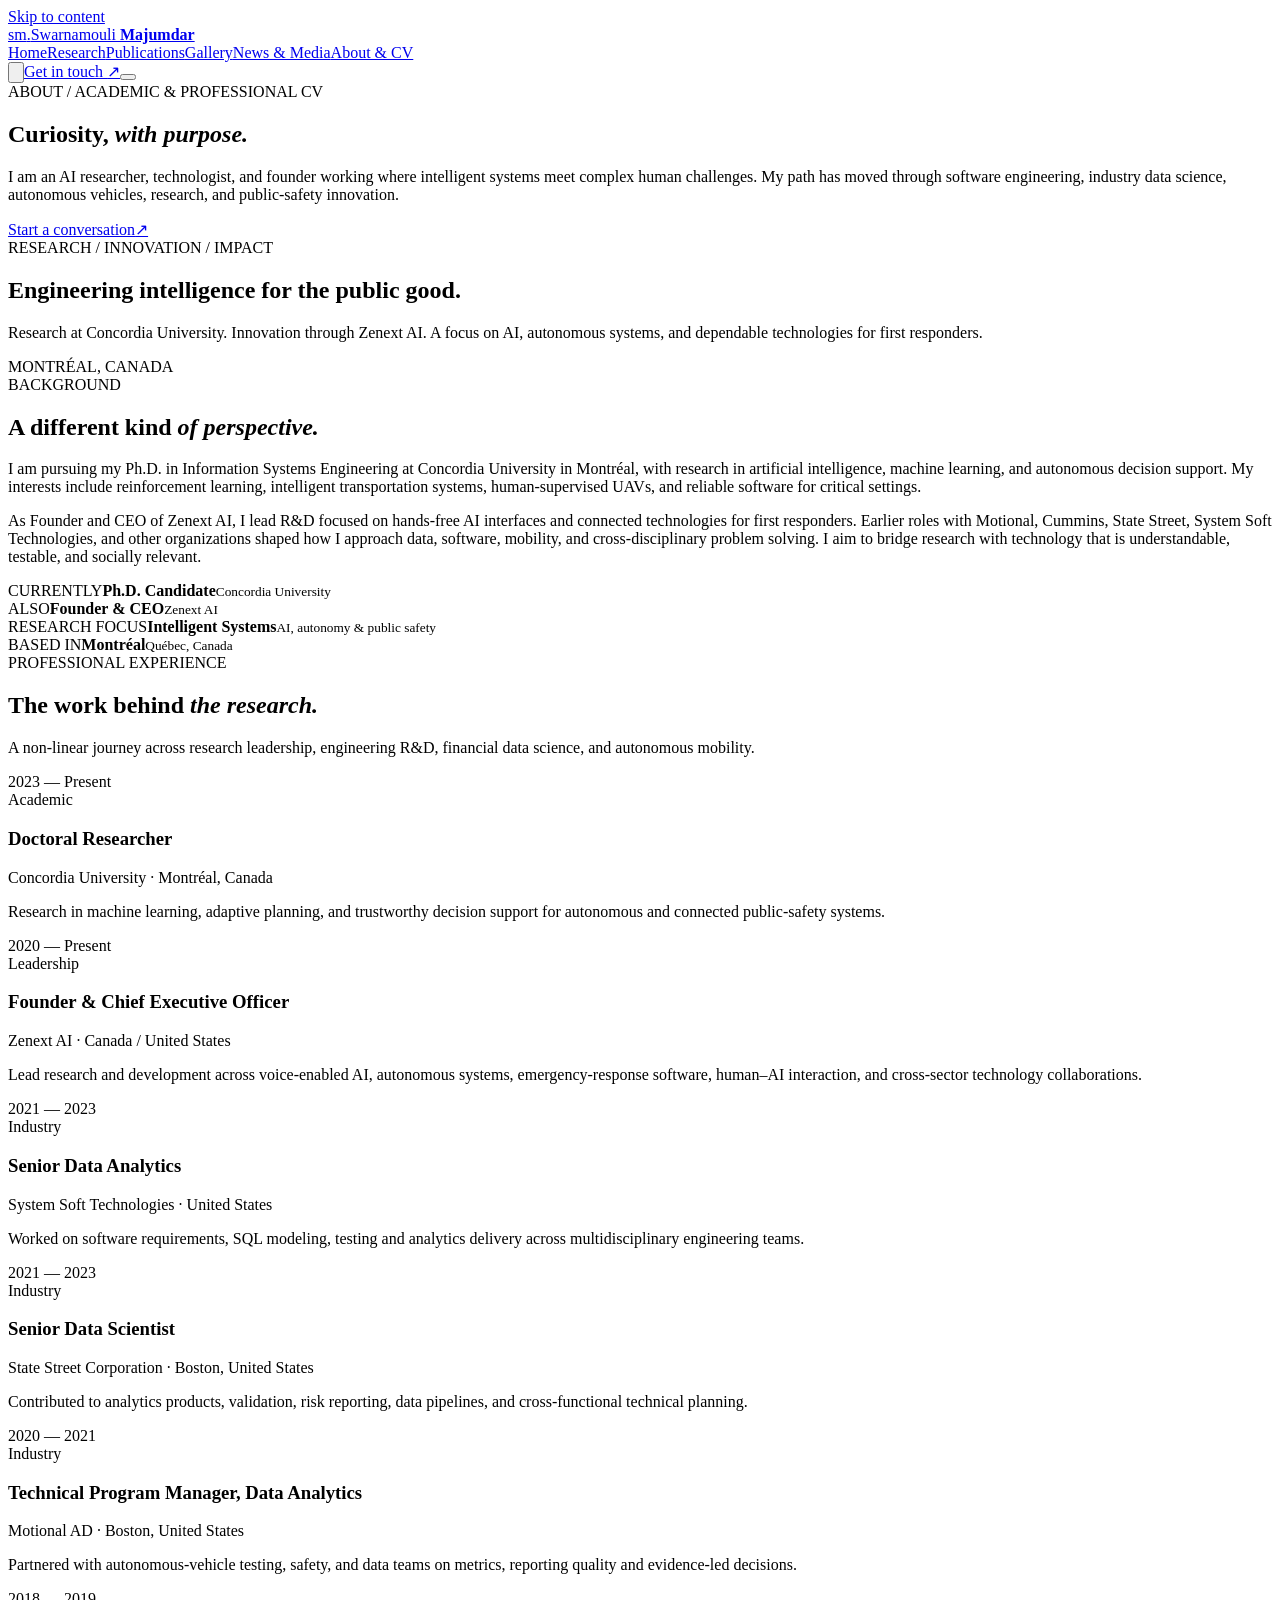
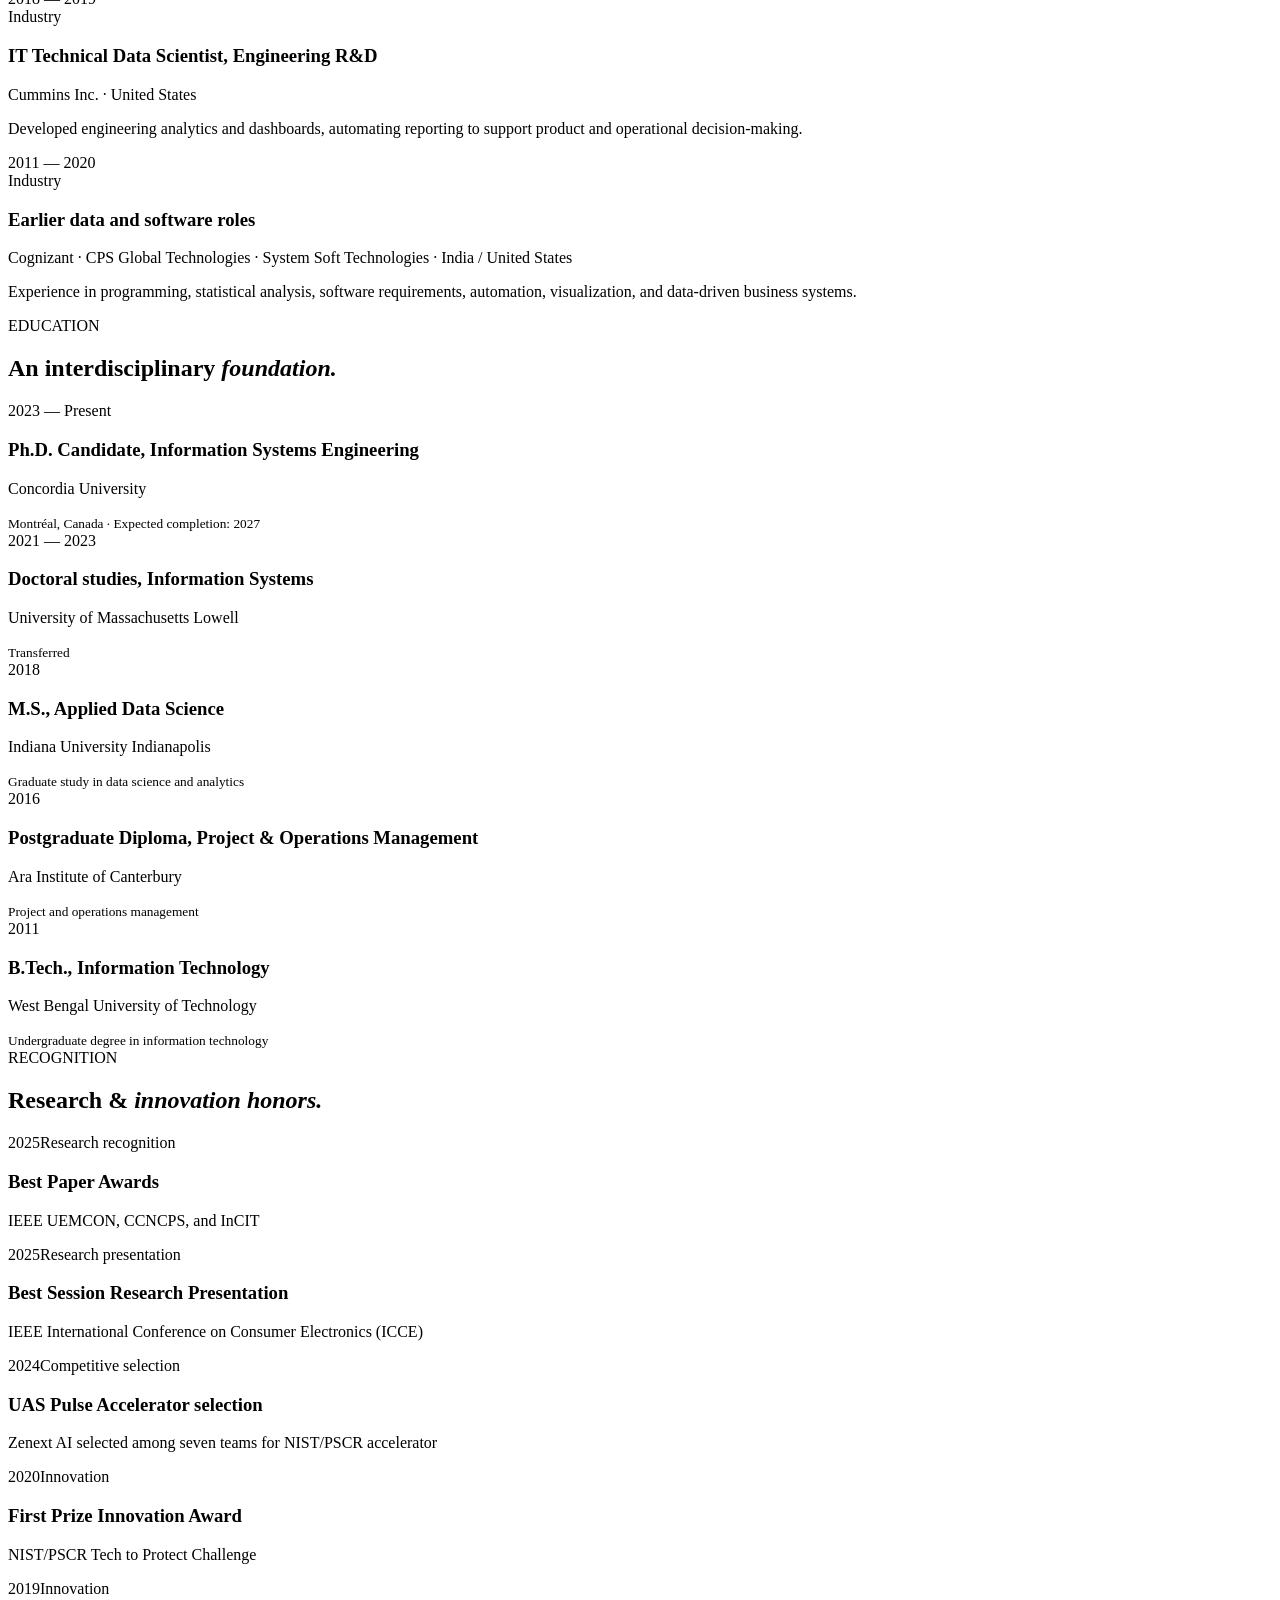
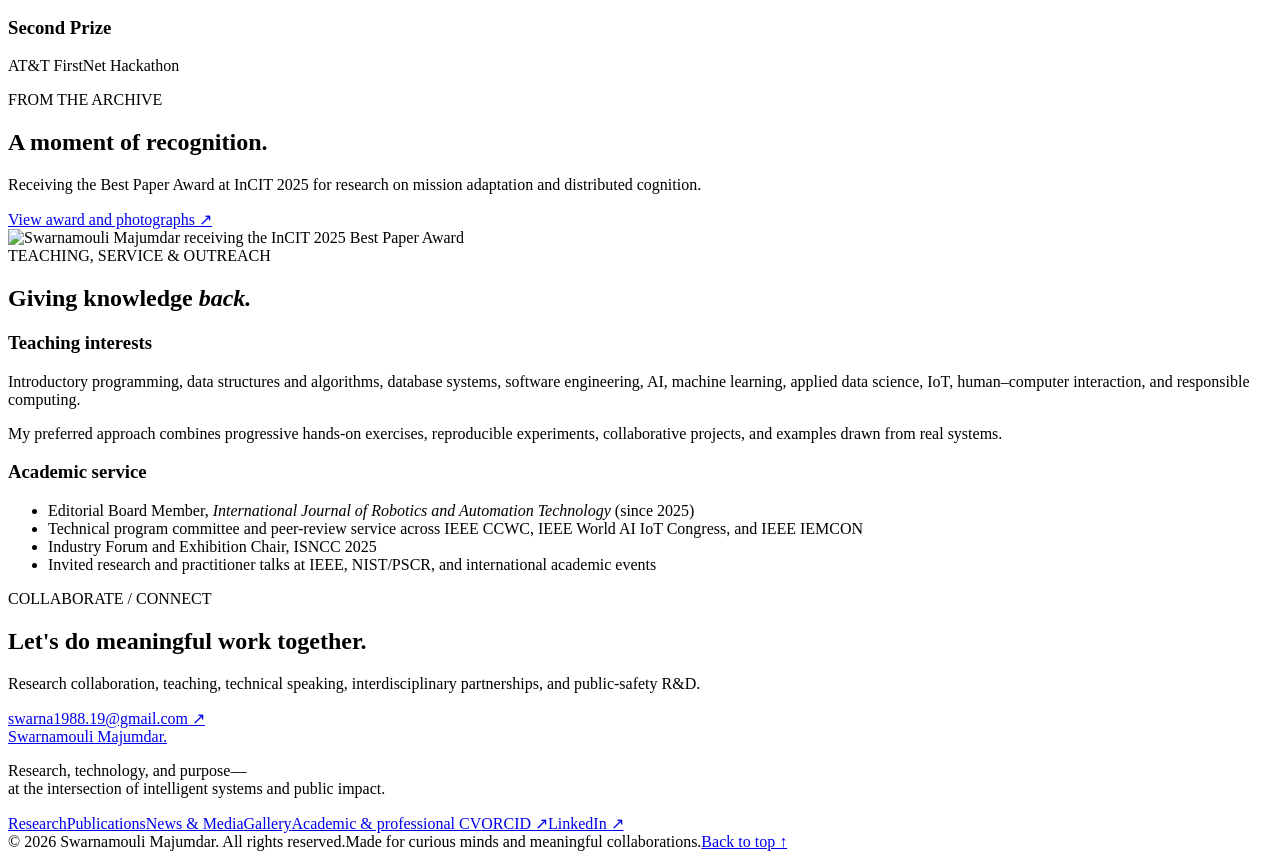
==== about.html @ 5d358393 "Add files via upload" ====
<!doctype html><html lang="en"><head>
<meta charset="utf-8"><meta name="viewport" content="width=device-width, initial-scale=1"><meta name="theme-color" content="#f9f7f3"><meta name="color-scheme" content="light dark">
<title>About &amp; CV | Swarnamouli Majumdar</title><meta name="description" content="Academic background, industry experience, awards, teaching, and career of Swarnamouli Majumdar, researcher and Founder of Zenext AI."><meta name="author" content="Swarnamouli Majumdar">
<meta property="og:type" content="website"><meta property="og:title" content="About &amp; CV | Swarnamouli Majumdar"><meta property="og:description" content="Academic background, industry experience, awards, teaching, and career of Swarnamouli Majumdar, researcher and Founder of Zenext AI."><meta property="og:url" content="https://swarnamouli.github.io/about.html"><meta property="og:image" content="https://swarnamouli.github.io/assets/og-card.png">
<meta name="twitter:card" content="summary_large_image"><link rel="canonical" href="https://swarnamouli.github.io/about.html">
<link rel="icon" href="assets/favicon.svg" type="image/svg+xml"><link rel="stylesheet" href="assets/style.css"><script>try{let t=localStorage.getItem('sm-theme');if(t)document.documentElement.dataset.theme=t}catch(e){}</script>
<script type="application/ld+json">{"@context": "https://schema.org", "@type": "Person", "name": "Swarnamouli Majumdar", "url": "https://swarnamouli.github.io/", "email": "mailto:swarna1988.19@gmail.com", "jobTitle": "Ph.D. Candidate & Founder, Zenext AI", "affiliation": [{"@type": "CollegeOrUniversity", "name": "Concordia University"}, {"@type": "Organization", "name": "Zenext AI"}], "sameAs": ["https://orcid.org/0000-0001-6443-4471", "https://www.linkedin.com/in/swarnamouli/"]}</script><script src="assets/main.js" defer></script></head>
<body><a class="skip-link" href="#main">Skip to content</a><header class="site-header" id="top"><div class="shell header-inner">
    <a class="brand" href="index.html" aria-label="Swarnamouli Majumdar — homepage"><span class="brand-mark">sm<span>.</span></span><span class="brand-word">Swarnamouli <strong>Majumdar</strong></span></a>
    <nav class="desktop-nav" aria-label="Main navigation"><a class="nav-link " href="index.html" >Home</a><a class="nav-link " href="research.html" >Research</a><a class="nav-link " href="publications.html" >Publications</a><a class="nav-link " href="gallery.html" >Gallery</a><a class="nav-link " href="news.html" >News & Media</a><a class="nav-link active" href="about.html" aria-current=page>About & CV</a></nav>
    <div class="header-actions"><button class="theme-toggle" data-theme-toggle type="button" title="Toggle color theme" aria-label="Toggle color theme"><svg aria-hidden="true" viewBox="0 0 24 24" fill="none" stroke="currentColor" stroke-width="1.6"><path d="M20.1 15.8A8.5 8.5 0 0 1 8.2 3.9 8.5 8.5 0 1 0 20.1 15.8Z"/></svg></button><a href="mailto:swarna1988.19@gmail.com" class="header-contact">Get in touch <span aria-hidden="true">↗</span></a><button class="menu-toggle" data-menu-toggle type="button" aria-expanded="false" aria-controls="mobile-nav" aria-label="Open menu"><span></span><span></span><span></span></button></div>
    </div><nav id="mobile-nav" class="mobile-nav" aria-label="Mobile navigation" hidden><a class="nav-link " href="index.html" >Home</a><a class="nav-link " href="research.html" >Research</a><a class="nav-link " href="publications.html" >Publications</a><a class="nav-link " href="gallery.html" >Gallery</a><a class="nav-link " href="news.html" >News & Media</a><a class="nav-link active" href="about.html" aria-current=page>About & CV</a><a href="mailto:swarna1988.19@gmail.com">Get in touch ↗</a></nav></header><main id="main"><section class="page-hero about-page-hero"><div class="shell about-hero-grid"><div><div class="eyebrow"><span class="eyebrow-line"></span>ABOUT / ACADEMIC & PROFESSIONAL CV</div><h1>Curiosity, <em>with purpose.</em></h1><p>I am an AI researcher, technologist, and founder working where intelligent systems meet complex human challenges. My path has moved through software engineering, industry data science, autonomous vehicles, research, and public-safety innovation.</p><a class="btn btn-primary" href="mailto:swarna1988.19@gmail.com" ><span>Start a conversation</span><span aria-hidden="true">↗</span></a></div><aside class="about-focus-panel" aria-label="Research and professional focus"><span class="about-focus-eyebrow">RESEARCH / INNOVATION / IMPACT</span><h2>Engineering intelligence for the public good.</h2><p>Research at Concordia University. Innovation through Zenext AI. A focus on AI, autonomous systems, and dependable technologies for first responders.</p><span class="about-focus-location">MONTRÉAL, CANADA</span></aside></div></section><section class="section shell" id="biography"><div class="section-head"><div><div class="eyebrow"><span class="eyebrow-line"></span>BACKGROUND</div><h2>A different kind <em>of perspective.</em></h2></div></div><div class="two-col-body about-biography"><p>I am pursuing my Ph.D. in Information Systems Engineering at Concordia University in Montréal, with research in artificial intelligence, machine learning, and autonomous decision support. My interests include reinforcement learning, intelligent transportation systems, human-supervised UAVs, and reliable software for critical settings.</p><p>As Founder and CEO of Zenext AI, I lead R&D focused on hands-free AI interfaces and connected technologies for first responders. Earlier roles with Motional, Cummins, State Street, System Soft Technologies, and other organizations shaped how I approach data, software, mobility, and cross-disciplinary problem solving. I aim to bridge research with technology that is understandable, testable, and socially relevant.</p></div><div class="profile-facts"><div><span>CURRENTLY</span><strong>Ph.D. Candidate</strong><small>Concordia University</small></div><div><span>ALSO</span><strong>Founder & CEO</strong><small>Zenext AI</small></div><div><span>RESEARCH FOCUS</span><strong>Intelligent Systems</strong><small>AI, autonomy & public safety</small></div><div><span>BASED IN</span><strong>Montréal</strong><small>Québec, Canada</small></div></div></section><section class="section soft-section" id="experience"><div class="shell"><div class="section-head"><div><div class="eyebrow"><span class="eyebrow-line"></span>PROFESSIONAL EXPERIENCE</div><h2>The work behind <em>the research.</em></h2><p class="section-desc">A non-linear journey across research leadership, engineering R&D, financial data science, and autonomous mobility.</p></div></div><div class="timeline"><article class="timeline-item"><div class="timeline-when">2023 — Present<span class="timeline-dot"></span></div><div class="timeline-content"><div class="timeline-type">Academic</div><h3>Doctoral Researcher</h3><p class="timeline-org">Concordia University <span>· Montréal, Canada</span></p><p>Research in machine learning, adaptive planning, and trustworthy decision support for autonomous and connected public-safety systems.</p></div></article><article class="timeline-item"><div class="timeline-when">2020 — Present<span class="timeline-dot"></span></div><div class="timeline-content"><div class="timeline-type">Leadership</div><h3>Founder &amp; Chief Executive Officer</h3><p class="timeline-org">Zenext AI <span>· Canada / United States</span></p><p>Lead research and development across voice-enabled AI, autonomous systems, emergency-response software, human–AI interaction, and cross-sector technology collaborations.</p></div></article><article class="timeline-item"><div class="timeline-when">2021 — 2023<span class="timeline-dot"></span></div><div class="timeline-content"><div class="timeline-type">Industry</div><h3>Senior Data Analytics</h3><p class="timeline-org">System Soft Technologies <span>· United States</span></p><p>Worked on software requirements, SQL modeling, testing and analytics delivery across multidisciplinary engineering teams.</p></div></article><article class="timeline-item"><div class="timeline-when">2021 — 2023<span class="timeline-dot"></span></div><div class="timeline-content"><div class="timeline-type">Industry</div><h3>Senior Data Scientist</h3><p class="timeline-org">State Street Corporation <span>· Boston, United States</span></p><p>Contributed to analytics products, validation, risk reporting, data pipelines, and cross-functional technical planning.</p></div></article><article class="timeline-item"><div class="timeline-when">2020 — 2021<span class="timeline-dot"></span></div><div class="timeline-content"><div class="timeline-type">Industry</div><h3>Technical Program Manager, Data Analytics</h3><p class="timeline-org">Motional AD <span>· Boston, United States</span></p><p>Partnered with autonomous-vehicle testing, safety, and data teams on metrics, reporting quality and evidence-led decisions.</p></div></article><article class="timeline-item"><div class="timeline-when">2018 — 2019<span class="timeline-dot"></span></div><div class="timeline-content"><div class="timeline-type">Industry</div><h3>IT Technical Data Scientist, Engineering R&amp;D</h3><p class="timeline-org">Cummins Inc. <span>· United States</span></p><p>Developed engineering analytics and dashboards, automating reporting to support product and operational decision-making.</p></div></article><article class="timeline-item"><div class="timeline-when">2011 — 2020<span class="timeline-dot"></span></div><div class="timeline-content"><div class="timeline-type">Industry</div><h3>Earlier data and software roles</h3><p class="timeline-org">Cognizant · CPS Global Technologies · System Soft Technologies <span>· India / United States</span></p><p>Experience in programming, statistical analysis, software requirements, automation, visualization, and data-driven business systems.</p></div></article></div></div></section><section class="section shell" id="education"><div class="section-head"><div><div class="eyebrow"><span class="eyebrow-line"></span>EDUCATION</div><h2>An interdisciplinary <em>foundation.</em></h2></div></div><div class="education-list"><div class="education-row"><span>2023 — Present</span><div><h3>Ph.D. Candidate, Information Systems Engineering</h3><p>Concordia University</p><small>Montréal, Canada · Expected completion: 2027</small></div></div><div class="education-row"><span>2021 — 2023</span><div><h3>Doctoral studies, Information Systems</h3><p>University of Massachusetts Lowell</p><small>Transferred</small></div></div><div class="education-row"><span>2018</span><div><h3>M.S., Applied Data Science</h3><p>Indiana University Indianapolis</p><small>Graduate study in data science and analytics</small></div></div><div class="education-row"><span>2016</span><div><h3>Postgraduate Diploma, Project &amp; Operations Management</h3><p>Ara Institute of Canterbury</p><small>Project and operations management</small></div></div><div class="education-row"><span>2011</span><div><h3>B.Tech., Information Technology</h3><p>West Bengal University of Technology</p><small>Undergraduate degree in information technology</small></div></div></div></section><section class="section soft-section" id="awards"><div class="shell"><div class="section-head"><div><div class="eyebrow"><span class="eyebrow-line"></span>RECOGNITION</div><h2>Research & <em>innovation honors.</em></h2></div></div><div class="award-cards"><article><span class="award-year">2025</span><span class="award-kind">Research recognition</span><h3>Best Paper Awards</h3><p>IEEE UEMCON, CCNCPS, and InCIT</p></article><article><span class="award-year">2025</span><span class="award-kind">Research presentation</span><h3>Best Session Research Presentation</h3><p>IEEE International Conference on Consumer Electronics (ICCE)</p></article><article><span class="award-year">2024</span><span class="award-kind">Competitive selection</span><h3>UAS Pulse Accelerator selection</h3><p>Zenext AI selected among seven teams for NIST/PSCR accelerator</p></article><article><span class="award-year">2020</span><span class="award-kind">Innovation</span><h3>First Prize Innovation Award</h3><p>NIST/PSCR Tech to Protect Challenge</p></article><article><span class="award-year">2019</span><span class="award-kind">Innovation</span><h3>Second Prize</h3><p>AT&amp;T FirstNet Hackathon</p></article></div></div></section><section class="section shell about-award-photo"><div><span class="eyebrow">FROM THE ARCHIVE</span><h2>A moment of recognition.</h2><p>Receiving the Best Paper Award at InCIT 2025 for research on mission adaptation and distributed cognition.</p><a class="text-link" href="gallery.html#incit-2025">View award and photographs ↗</a></div><img src="assets/photos/incit-2025-award-ceremony.jpg" alt="Swarnamouli Majumdar receiving the InCIT 2025 Best Paper Award" loading="lazy"></section><section class="section shell" id="teaching"><div class="section-head"><div><div class="eyebrow"><span class="eyebrow-line"></span>TEACHING, SERVICE &amp; OUTREACH</div><h2>Giving knowledge <em>back.</em></h2></div></div><div class="service-grid"><div><h3>Teaching interests</h3><p>Introductory programming, data structures and algorithms, database systems, software engineering, AI, machine learning, applied data science, IoT, human–computer interaction, and responsible computing.</p><p>My preferred approach combines progressive hands-on exercises, reproducible experiments, collaborative projects, and examples drawn from real systems.</p></div><div><h3>Academic service</h3><ul><li>Editorial Board Member, <em>International Journal of Robotics and Automation Technology</em> (since 2025)</li><li>Technical program committee and peer-review service across IEEE CCWC, IEEE World AI IoT Congress, and IEEE IEMCON</li><li>Industry Forum and Exhibition Chair, ISNCC 2025</li><li>Invited research and practitioner talks at IEEE, NIST/PSCR, and international academic events</li></ul></div></div></section><section class="about-contact"><div class="shell"><div><span class="eyebrow">COLLABORATE / CONNECT</span><h2>Let's do meaningful work together.</h2></div><div><p>Research collaboration, teaching, technical speaking, interdisciplinary partnerships, and public-safety R&D.</p><a class="text-link" href="mailto:swarna1988.19@gmail.com">swarna1988.19@gmail.com <span class="arrow" aria-hidden="true">↗</span></a></div></div></section></main><footer class="footer"><div class="shell"><div class="footer-top"><div><a class="footer-name" href="index.html">Swarnamouli Majumdar<span>.</span></a><p>Research, technology, and purpose—<br>at the intersection of intelligent systems and public impact.</p></div><div class="footer-links"><a href="research.html">Research</a><a href="publications.html">Publications</a><a href="news.html">News & Media</a><a href="gallery.html">Gallery</a><a href="about.html">Academic & professional CV</a><a href="https://orcid.org/0000-0001-6443-4471" target="_blank" rel="noopener noreferrer">ORCID ↗</a><a href="https://www.linkedin.com/in/swarnamouli/" target="_blank" rel="noopener noreferrer">LinkedIn ↗</a></div></div><div class="footer-bottom"><span>© <span id="copyright-year">2026</span> Swarnamouli Majumdar. All rights reserved.</span><span>Made for curious minds and meaningful collaborations.</span><a href="#top">Back to top ↑</a></div></div></footer></body></html>
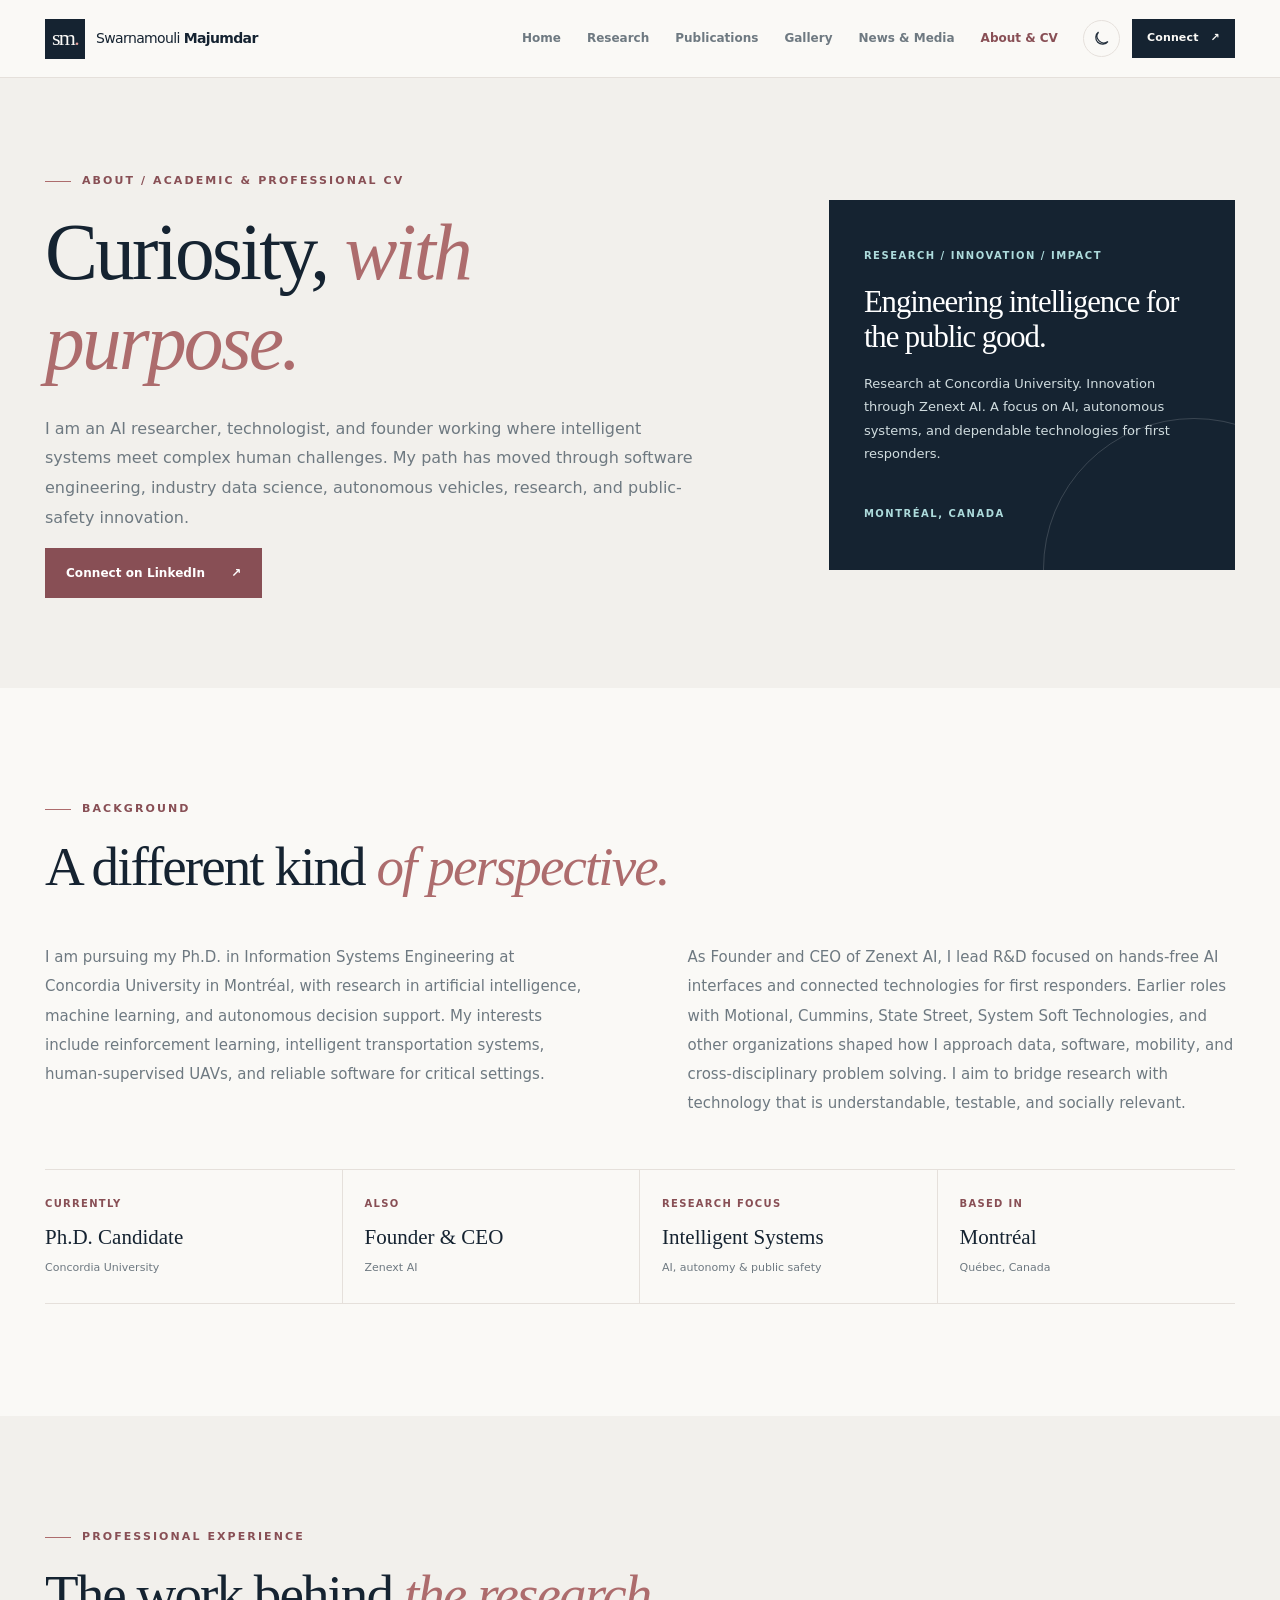
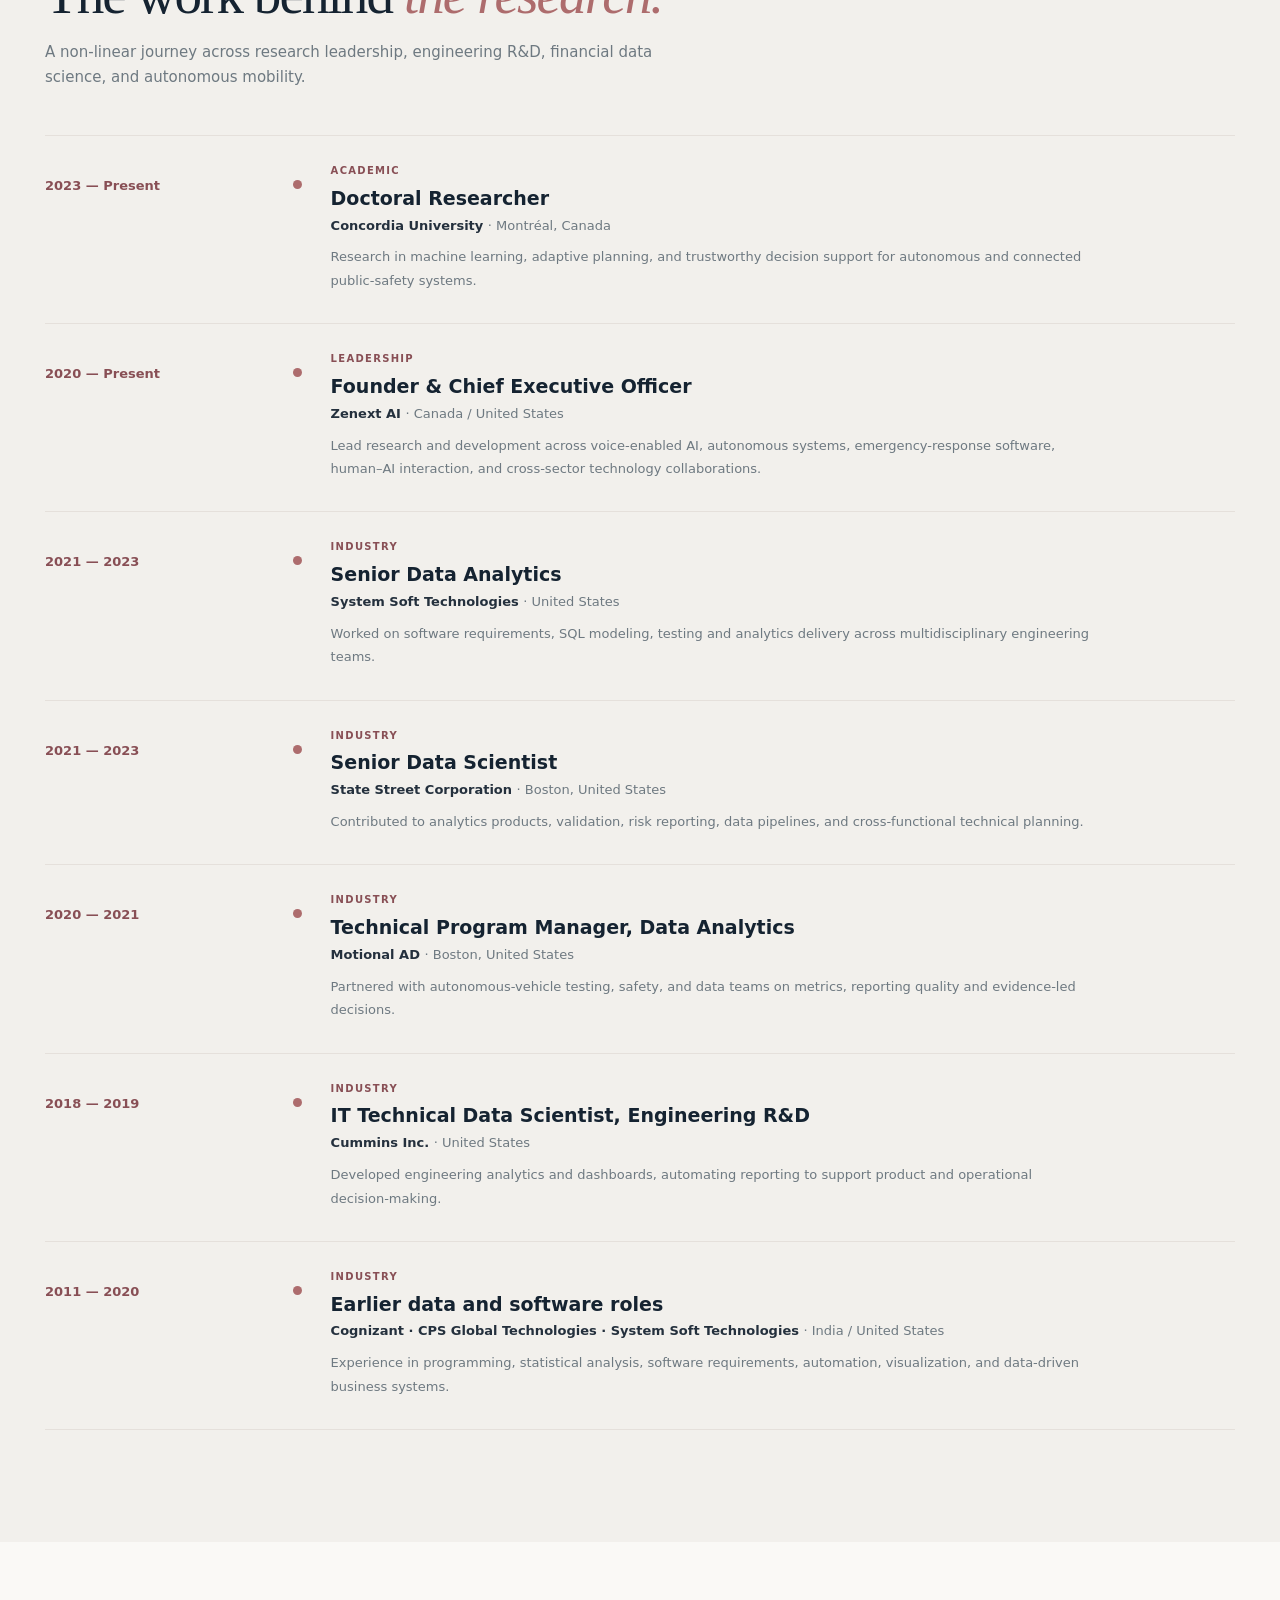
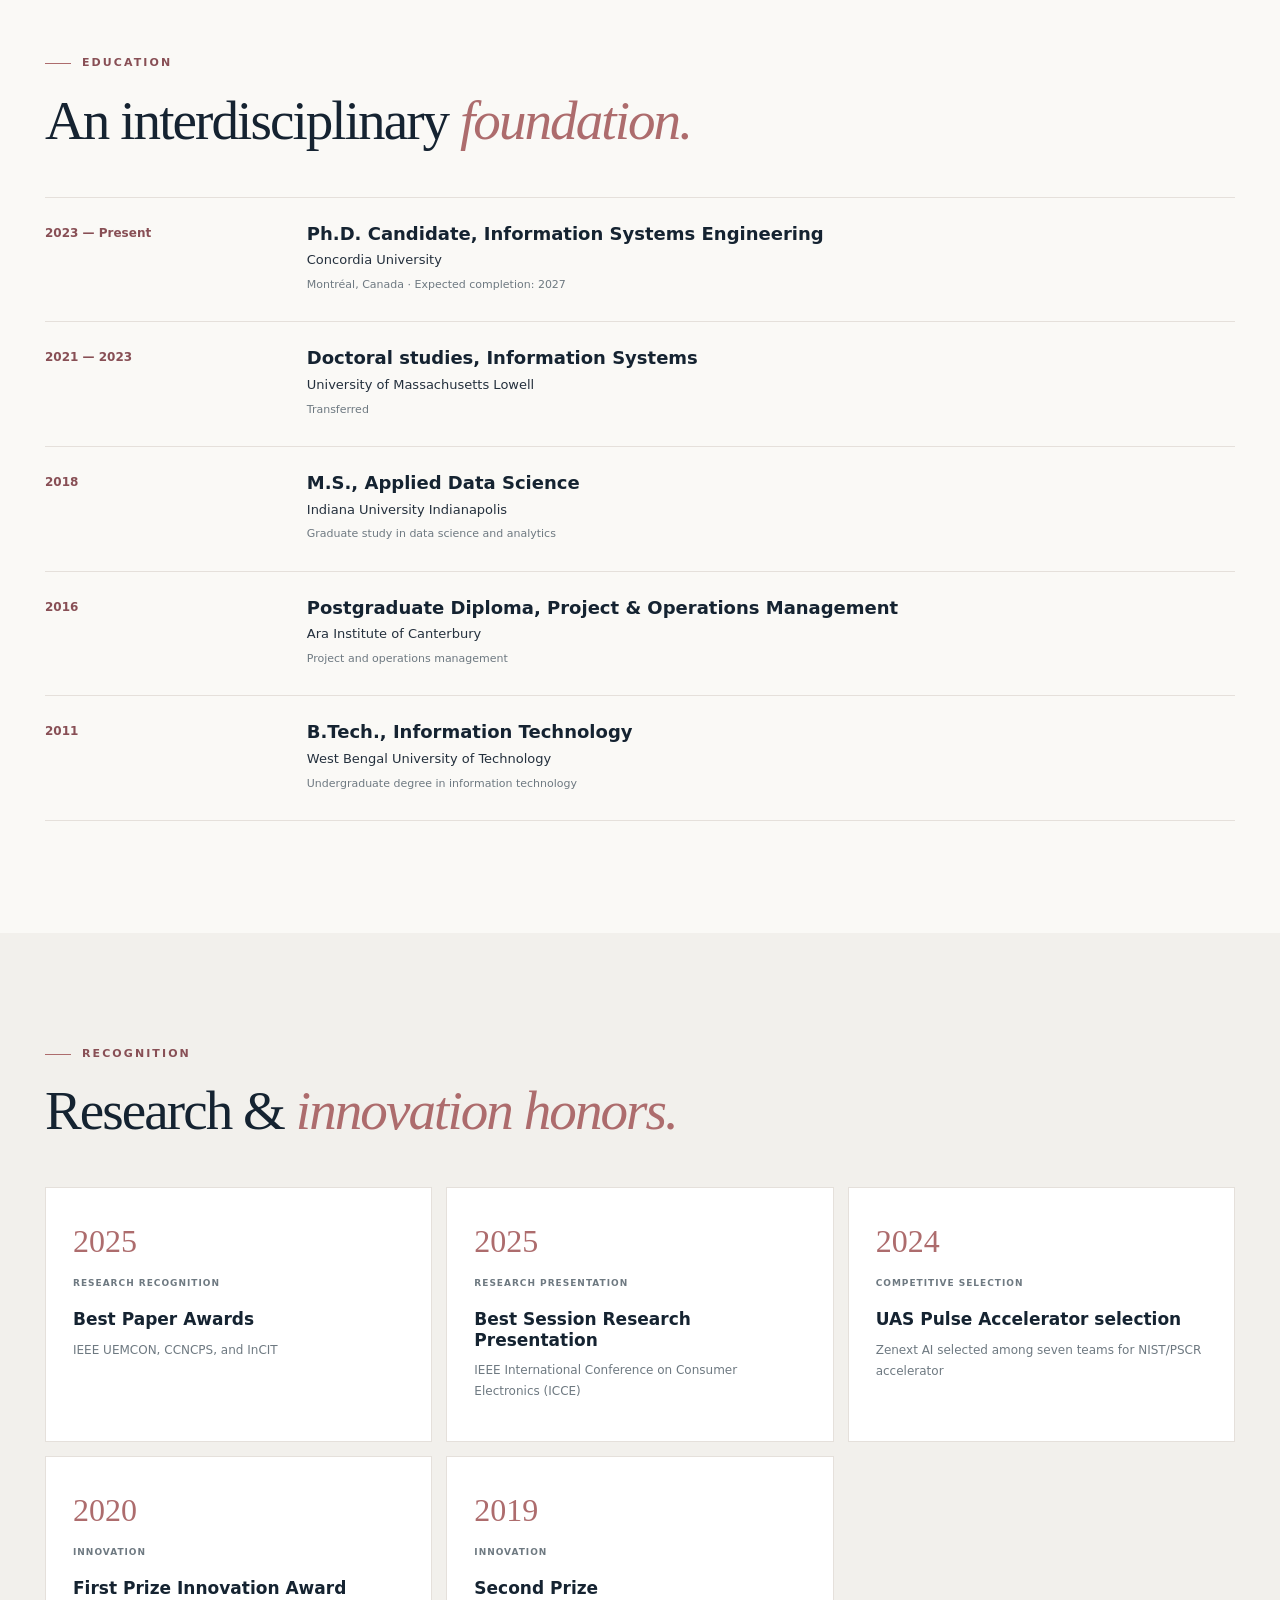
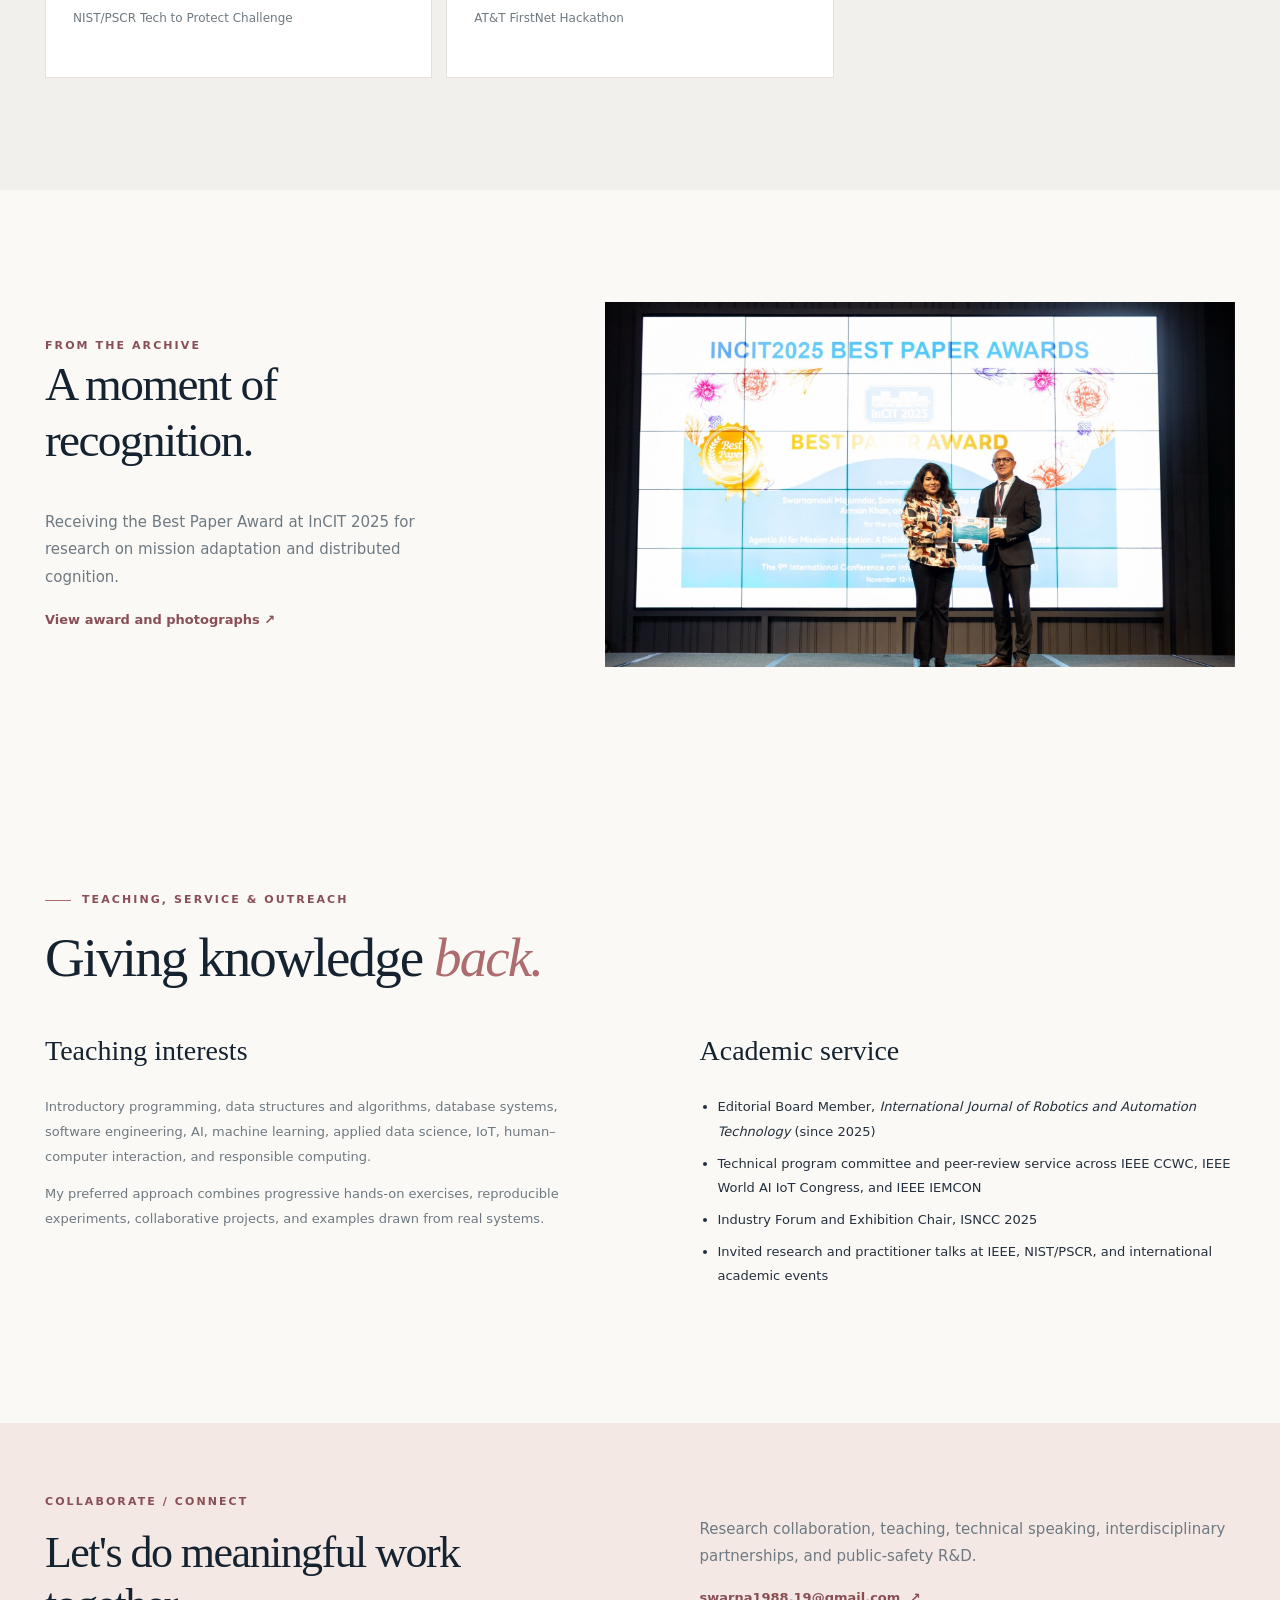
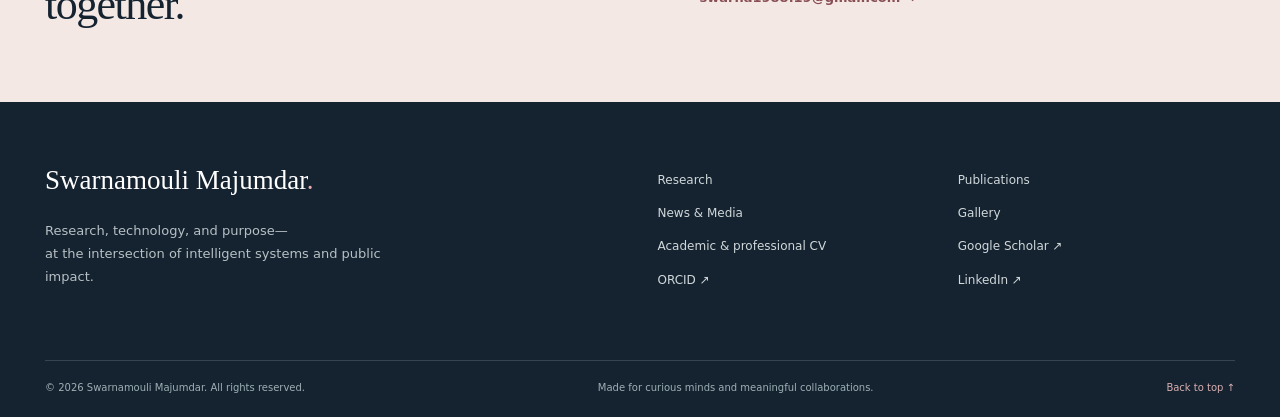
==== commit c6b1a6ab: "Add files via upload Redesign website layout and research publications" ====
--- a/about.html
+++ b/about.html
@@ -8,5 +8,5 @@
 <body><a class="skip-link" href="#main">Skip to content</a><header class="site-header" id="top"><div class="shell header-inner">
     <a class="brand" href="index.html" aria-label="Swarnamouli Majumdar — homepage"><span class="brand-mark">sm<span>.</span></span><span class="brand-word">Swarnamouli <strong>Majumdar</strong></span></a>
     <nav class="desktop-nav" aria-label="Main navigation"><a class="nav-link " href="index.html" >Home</a><a class="nav-link " href="research.html" >Research</a><a class="nav-link " href="publications.html" >Publications</a><a class="nav-link " href="gallery.html" >Gallery</a><a class="nav-link " href="news.html" >News & Media</a><a class="nav-link active" href="about.html" aria-current=page>About & CV</a></nav>
-    <div class="header-actions"><button class="theme-toggle" data-theme-toggle type="button" title="Toggle color theme" aria-label="Toggle color theme"><svg aria-hidden="true" viewBox="0 0 24 24" fill="none" stroke="currentColor" stroke-width="1.6"><path d="M20.1 15.8A8.5 8.5 0 0 1 8.2 3.9 8.5 8.5 0 1 0 20.1 15.8Z"/></svg></button><a href="mailto:swarna1988.19@gmail.com" class="header-contact">Get in touch <span aria-hidden="true">↗</span></a><button class="menu-toggle" data-menu-toggle type="button" aria-expanded="false" aria-controls="mobile-nav" aria-label="Open menu"><span></span><span></span><span></span></button></div>
-    </div><nav id="mobile-nav" class="mobile-nav" aria-label="Mobile navigation" hidden><a class="nav-link " href="index.html" >Home</a><a class="nav-link " href="research.html" >Research</a><a class="nav-link " href="publications.html" >Publications</a><a class="nav-link " href="gallery.html" >Gallery</a><a class="nav-link " href="news.html" >News & Media</a><a class="nav-link active" href="about.html" aria-current=page>About & CV</a><a href="mailto:swarna1988.19@gmail.com">Get in touch ↗</a></nav></header><main id="main"><section class="page-hero about-page-hero"><div class="shell about-hero-grid"><div><div class="eyebrow"><span class="eyebrow-line"></span>ABOUT / ACADEMIC & PROFESSIONAL CV</div><h1>Curiosity, <em>with purpose.</em></h1><p>I am an AI researcher, technologist, and founder working where intelligent systems meet complex human challenges. My path has moved through software engineering, industry data science, autonomous vehicles, research, and public-safety innovation.</p><a class="btn btn-primary" href="mailto:swarna1988.19@gmail.com" ><span>Start a conversation</span><span aria-hidden="true">↗</span></a></div><aside class="about-focus-panel" aria-label="Research and professional focus"><span class="about-focus-eyebrow">RESEARCH / INNOVATION / IMPACT</span><h2>Engineering intelligence for the public good.</h2><p>Research at Concordia University. Innovation through Zenext AI. A focus on AI, autonomous systems, and dependable technologies for first responders.</p><span class="about-focus-location">MONTRÉAL, CANADA</span></aside></div></section><section class="section shell" id="biography"><div class="section-head"><div><div class="eyebrow"><span class="eyebrow-line"></span>BACKGROUND</div><h2>A different kind <em>of perspective.</em></h2></div></div><div class="two-col-body about-biography"><p>I am pursuing my Ph.D. in Information Systems Engineering at Concordia University in Montréal, with research in artificial intelligence, machine learning, and autonomous decision support. My interests include reinforcement learning, intelligent transportation systems, human-supervised UAVs, and reliable software for critical settings.</p><p>As Founder and CEO of Zenext AI, I lead R&D focused on hands-free AI interfaces and connected technologies for first responders. Earlier roles with Motional, Cummins, State Street, System Soft Technologies, and other organizations shaped how I approach data, software, mobility, and cross-disciplinary problem solving. I aim to bridge research with technology that is understandable, testable, and socially relevant.</p></div><div class="profile-facts"><div><span>CURRENTLY</span><strong>Ph.D. Candidate</strong><small>Concordia University</small></div><div><span>ALSO</span><strong>Founder & CEO</strong><small>Zenext AI</small></div><div><span>RESEARCH FOCUS</span><strong>Intelligent Systems</strong><small>AI, autonomy & public safety</small></div><div><span>BASED IN</span><strong>Montréal</strong><small>Québec, Canada</small></div></div></section><section class="section soft-section" id="experience"><div class="shell"><div class="section-head"><div><div class="eyebrow"><span class="eyebrow-line"></span>PROFESSIONAL EXPERIENCE</div><h2>The work behind <em>the research.</em></h2><p class="section-desc">A non-linear journey across research leadership, engineering R&D, financial data science, and autonomous mobility.</p></div></div><div class="timeline"><article class="timeline-item"><div class="timeline-when">2023 — Present<span class="timeline-dot"></span></div><div class="timeline-content"><div class="timeline-type">Academic</div><h3>Doctoral Researcher</h3><p class="timeline-org">Concordia University <span>· Montréal, Canada</span></p><p>Research in machine learning, adaptive planning, and trustworthy decision support for autonomous and connected public-safety systems.</p></div></article><article class="timeline-item"><div class="timeline-when">2020 — Present<span class="timeline-dot"></span></div><div class="timeline-content"><div class="timeline-type">Leadership</div><h3>Founder &amp; Chief Executive Officer</h3><p class="timeline-org">Zenext AI <span>· Canada / United States</span></p><p>Lead research and development across voice-enabled AI, autonomous systems, emergency-response software, human–AI interaction, and cross-sector technology collaborations.</p></div></article><article class="timeline-item"><div class="timeline-when">2021 — 2023<span class="timeline-dot"></span></div><div class="timeline-content"><div class="timeline-type">Industry</div><h3>Senior Data Analytics</h3><p class="timeline-org">System Soft Technologies <span>· United States</span></p><p>Worked on software requirements, SQL modeling, testing and analytics delivery across multidisciplinary engineering teams.</p></div></article><article class="timeline-item"><div class="timeline-when">2021 — 2023<span class="timeline-dot"></span></div><div class="timeline-content"><div class="timeline-type">Industry</div><h3>Senior Data Scientist</h3><p class="timeline-org">State Street Corporation <span>· Boston, United States</span></p><p>Contributed to analytics products, validation, risk reporting, data pipelines, and cross-functional technical planning.</p></div></article><article class="timeline-item"><div class="timeline-when">2020 — 2021<span class="timeline-dot"></span></div><div class="timeline-content"><div class="timeline-type">Industry</div><h3>Technical Program Manager, Data Analytics</h3><p class="timeline-org">Motional AD <span>· Boston, United States</span></p><p>Partnered with autonomous-vehicle testing, safety, and data teams on metrics, reporting quality and evidence-led decisions.</p></div></article><article class="timeline-item"><div class="timeline-when">2018 — 2019<span class="timeline-dot"></span></div><div class="timeline-content"><div class="timeline-type">Industry</div><h3>IT Technical Data Scientist, Engineering R&amp;D</h3><p class="timeline-org">Cummins Inc. <span>· United States</span></p><p>Developed engineering analytics and dashboards, automating reporting to support product and operational decision-making.</p></div></article><article class="timeline-item"><div class="timeline-when">2011 — 2020<span class="timeline-dot"></span></div><div class="timeline-content"><div class="timeline-type">Industry</div><h3>Earlier data and software roles</h3><p class="timeline-org">Cognizant · CPS Global Technologies · System Soft Technologies <span>· India / United States</span></p><p>Experience in programming, statistical analysis, software requirements, automation, visualization, and data-driven business systems.</p></div></article></div></div></section><section class="section shell" id="education"><div class="section-head"><div><div class="eyebrow"><span class="eyebrow-line"></span>EDUCATION</div><h2>An interdisciplinary <em>foundation.</em></h2></div></div><div class="education-list"><div class="education-row"><span>2023 — Present</span><div><h3>Ph.D. Candidate, Information Systems Engineering</h3><p>Concordia University</p><small>Montréal, Canada · Expected completion: 2027</small></div></div><div class="education-row"><span>2021 — 2023</span><div><h3>Doctoral studies, Information Systems</h3><p>University of Massachusetts Lowell</p><small>Transferred</small></div></div><div class="education-row"><span>2018</span><div><h3>M.S., Applied Data Science</h3><p>Indiana University Indianapolis</p><small>Graduate study in data science and analytics</small></div></div><div class="education-row"><span>2016</span><div><h3>Postgraduate Diploma, Project &amp; Operations Management</h3><p>Ara Institute of Canterbury</p><small>Project and operations management</small></div></div><div class="education-row"><span>2011</span><div><h3>B.Tech., Information Technology</h3><p>West Bengal University of Technology</p><small>Undergraduate degree in information technology</small></div></div></div></section><section class="section soft-section" id="awards"><div class="shell"><div class="section-head"><div><div class="eyebrow"><span class="eyebrow-line"></span>RECOGNITION</div><h2>Research & <em>innovation honors.</em></h2></div></div><div class="award-cards"><article><span class="award-year">2025</span><span class="award-kind">Research recognition</span><h3>Best Paper Awards</h3><p>IEEE UEMCON, CCNCPS, and InCIT</p></article><article><span class="award-year">2025</span><span class="award-kind">Research presentation</span><h3>Best Session Research Presentation</h3><p>IEEE International Conference on Consumer Electronics (ICCE)</p></article><article><span class="award-year">2024</span><span class="award-kind">Competitive selection</span><h3>UAS Pulse Accelerator selection</h3><p>Zenext AI selected among seven teams for NIST/PSCR accelerator</p></article><article><span class="award-year">2020</span><span class="award-kind">Innovation</span><h3>First Prize Innovation Award</h3><p>NIST/PSCR Tech to Protect Challenge</p></article><article><span class="award-year">2019</span><span class="award-kind">Innovation</span><h3>Second Prize</h3><p>AT&amp;T FirstNet Hackathon</p></article></div></div></section><section class="section shell about-award-photo"><div><span class="eyebrow">FROM THE ARCHIVE</span><h2>A moment of recognition.</h2><p>Receiving the Best Paper Award at InCIT 2025 for research on mission adaptation and distributed cognition.</p><a class="text-link" href="gallery.html#incit-2025">View award and photographs ↗</a></div><img src="assets/photos/incit-2025-award-ceremony.jpg" alt="Swarnamouli Majumdar receiving the InCIT 2025 Best Paper Award" loading="lazy"></section><section class="section shell" id="teaching"><div class="section-head"><div><div class="eyebrow"><span class="eyebrow-line"></span>TEACHING, SERVICE &amp; OUTREACH</div><h2>Giving knowledge <em>back.</em></h2></div></div><div class="service-grid"><div><h3>Teaching interests</h3><p>Introductory programming, data structures and algorithms, database systems, software engineering, AI, machine learning, applied data science, IoT, human–computer interaction, and responsible computing.</p><p>My preferred approach combines progressive hands-on exercises, reproducible experiments, collaborative projects, and examples drawn from real systems.</p></div><div><h3>Academic service</h3><ul><li>Editorial Board Member, <em>International Journal of Robotics and Automation Technology</em> (since 2025)</li><li>Technical program committee and peer-review service across IEEE CCWC, IEEE World AI IoT Congress, and IEEE IEMCON</li><li>Industry Forum and Exhibition Chair, ISNCC 2025</li><li>Invited research and practitioner talks at IEEE, NIST/PSCR, and international academic events</li></ul></div></div></section><section class="about-contact"><div class="shell"><div><span class="eyebrow">COLLABORATE / CONNECT</span><h2>Let's do meaningful work together.</h2></div><div><p>Research collaboration, teaching, technical speaking, interdisciplinary partnerships, and public-safety R&D.</p><a class="text-link" href="mailto:swarna1988.19@gmail.com">swarna1988.19@gmail.com <span class="arrow" aria-hidden="true">↗</span></a></div></div></section></main><footer class="footer"><div class="shell"><div class="footer-top"><div><a class="footer-name" href="index.html">Swarnamouli Majumdar<span>.</span></a><p>Research, technology, and purpose—<br>at the intersection of intelligent systems and public impact.</p></div><div class="footer-links"><a href="research.html">Research</a><a href="publications.html">Publications</a><a href="news.html">News & Media</a><a href="gallery.html">Gallery</a><a href="about.html">Academic & professional CV</a><a href="https://orcid.org/0000-0001-6443-4471" target="_blank" rel="noopener noreferrer">ORCID ↗</a><a href="https://www.linkedin.com/in/swarnamouli/" target="_blank" rel="noopener noreferrer">LinkedIn ↗</a></div></div><div class="footer-bottom"><span>© <span id="copyright-year">2026</span> Swarnamouli Majumdar. All rights reserved.</span><span>Made for curious minds and meaningful collaborations.</span><a href="#top">Back to top ↑</a></div></div></footer></body></html>+    <div class="header-actions"><button class="theme-toggle" data-theme-toggle type="button" title="Toggle color theme" aria-label="Toggle color theme"><svg aria-hidden="true" viewBox="0 0 24 24" fill="none" stroke="currentColor" stroke-width="1.6"><path d="M20.1 15.8A8.5 8.5 0 0 1 8.2 3.9 8.5 8.5 0 1 0 20.1 15.8Z"/></svg></button><a href="index.html#contact" class="header-contact">Connect <span aria-hidden="true">↗</span></a><button class="menu-toggle" data-menu-toggle type="button" aria-expanded="false" aria-controls="mobile-nav" aria-label="Open menu"><span></span><span></span><span></span></button></div>
+    </div><nav id="mobile-nav" class="mobile-nav" aria-label="Mobile navigation" hidden><a class="nav-link " href="index.html" >Home</a><a class="nav-link " href="research.html" >Research</a><a class="nav-link " href="publications.html" >Publications</a><a class="nav-link " href="gallery.html" >Gallery</a><a class="nav-link " href="news.html" >News & Media</a><a class="nav-link active" href="about.html" aria-current=page>About & CV</a><a href="index.html#contact">Connect ↗</a></nav></header><main id="main"><section class="page-hero about-page-hero"><div class="shell about-hero-grid"><div><div class="eyebrow"><span class="eyebrow-line"></span>ABOUT / ACADEMIC & PROFESSIONAL CV</div><h1>Curiosity, <em>with purpose.</em></h1><p>I am an AI researcher, technologist, and founder working where intelligent systems meet complex human challenges. My path has moved through software engineering, industry data science, autonomous vehicles, research, and public-safety innovation.</p><a class="btn btn-primary" href="https://www.linkedin.com/in/swarnamouli/" ><span>Connect on LinkedIn</span><span aria-hidden="true">↗</span></a></div><aside class="about-focus-panel" aria-label="Research and professional focus"><span class="about-focus-eyebrow">RESEARCH / INNOVATION / IMPACT</span><h2>Engineering intelligence for the public good.</h2><p>Research at Concordia University. Innovation through Zenext AI. A focus on AI, autonomous systems, and dependable technologies for first responders.</p><span class="about-focus-location">MONTRÉAL, CANADA</span></aside></div></section><section class="section shell" id="biography"><div class="section-head"><div><div class="eyebrow"><span class="eyebrow-line"></span>BACKGROUND</div><h2>A different kind <em>of perspective.</em></h2></div></div><div class="two-col-body about-biography"><p>I am pursuing my Ph.D. in Information Systems Engineering at Concordia University in Montréal, with research in artificial intelligence, machine learning, and autonomous decision support. My interests include reinforcement learning, intelligent transportation systems, human-supervised UAVs, and reliable software for critical settings.</p><p>As Founder and CEO of Zenext AI, I lead R&D focused on hands-free AI interfaces and connected technologies for first responders. Earlier roles with Motional, Cummins, State Street, System Soft Technologies, and other organizations shaped how I approach data, software, mobility, and cross-disciplinary problem solving. I aim to bridge research with technology that is understandable, testable, and socially relevant.</p></div><div class="profile-facts"><div><span>CURRENTLY</span><strong>Ph.D. Candidate</strong><small>Concordia University</small></div><div><span>ALSO</span><strong>Founder & CEO</strong><small>Zenext AI</small></div><div><span>RESEARCH FOCUS</span><strong>Intelligent Systems</strong><small>AI, autonomy & public safety</small></div><div><span>BASED IN</span><strong>Montréal</strong><small>Québec, Canada</small></div></div></section><section class="section soft-section" id="experience"><div class="shell"><div class="section-head"><div><div class="eyebrow"><span class="eyebrow-line"></span>PROFESSIONAL EXPERIENCE</div><h2>The work behind <em>the research.</em></h2><p class="section-desc">A non-linear journey across research leadership, engineering R&D, financial data science, and autonomous mobility.</p></div></div><div class="timeline"><article class="timeline-item"><div class="timeline-when">2023 — Present<span class="timeline-dot"></span></div><div class="timeline-content"><div class="timeline-type">Academic</div><h3>Doctoral Researcher</h3><p class="timeline-org">Concordia University <span>· Montréal, Canada</span></p><p>Research in machine learning, adaptive planning, and trustworthy decision support for autonomous and connected public-safety systems.</p></div></article><article class="timeline-item"><div class="timeline-when">2020 — Present<span class="timeline-dot"></span></div><div class="timeline-content"><div class="timeline-type">Leadership</div><h3>Founder &amp; Chief Executive Officer</h3><p class="timeline-org">Zenext AI <span>· Canada / United States</span></p><p>Lead research and development across voice-enabled AI, autonomous systems, emergency-response software, human–AI interaction, and cross-sector technology collaborations.</p></div></article><article class="timeline-item"><div class="timeline-when">2021 — 2023<span class="timeline-dot"></span></div><div class="timeline-content"><div class="timeline-type">Industry</div><h3>Senior Data Analytics</h3><p class="timeline-org">System Soft Technologies <span>· United States</span></p><p>Worked on software requirements, SQL modeling, testing and analytics delivery across multidisciplinary engineering teams.</p></div></article><article class="timeline-item"><div class="timeline-when">2021 — 2023<span class="timeline-dot"></span></div><div class="timeline-content"><div class="timeline-type">Industry</div><h3>Senior Data Scientist</h3><p class="timeline-org">State Street Corporation <span>· Boston, United States</span></p><p>Contributed to analytics products, validation, risk reporting, data pipelines, and cross-functional technical planning.</p></div></article><article class="timeline-item"><div class="timeline-when">2020 — 2021<span class="timeline-dot"></span></div><div class="timeline-content"><div class="timeline-type">Industry</div><h3>Technical Program Manager, Data Analytics</h3><p class="timeline-org">Motional AD <span>· Boston, United States</span></p><p>Partnered with autonomous-vehicle testing, safety, and data teams on metrics, reporting quality and evidence-led decisions.</p></div></article><article class="timeline-item"><div class="timeline-when">2018 — 2019<span class="timeline-dot"></span></div><div class="timeline-content"><div class="timeline-type">Industry</div><h3>IT Technical Data Scientist, Engineering R&amp;D</h3><p class="timeline-org">Cummins Inc. <span>· United States</span></p><p>Developed engineering analytics and dashboards, automating reporting to support product and operational decision-making.</p></div></article><article class="timeline-item"><div class="timeline-when">2011 — 2020<span class="timeline-dot"></span></div><div class="timeline-content"><div class="timeline-type">Industry</div><h3>Earlier data and software roles</h3><p class="timeline-org">Cognizant · CPS Global Technologies · System Soft Technologies <span>· India / United States</span></p><p>Experience in programming, statistical analysis, software requirements, automation, visualization, and data-driven business systems.</p></div></article></div></div></section><section class="section shell" id="education"><div class="section-head"><div><div class="eyebrow"><span class="eyebrow-line"></span>EDUCATION</div><h2>An interdisciplinary <em>foundation.</em></h2></div></div><div class="education-list"><div class="education-row"><span>2023 — Present</span><div><h3>Ph.D. Candidate, Information Systems Engineering</h3><p>Concordia University</p><small>Montréal, Canada · Expected completion: 2027</small></div></div><div class="education-row"><span>2021 — 2023</span><div><h3>Doctoral studies, Information Systems</h3><p>University of Massachusetts Lowell</p><small>Transferred</small></div></div><div class="education-row"><span>2018</span><div><h3>M.S., Applied Data Science</h3><p>Indiana University Indianapolis</p><small>Graduate study in data science and analytics</small></div></div><div class="education-row"><span>2016</span><div><h3>Postgraduate Diploma, Project &amp; Operations Management</h3><p>Ara Institute of Canterbury</p><small>Project and operations management</small></div></div><div class="education-row"><span>2011</span><div><h3>B.Tech., Information Technology</h3><p>West Bengal University of Technology</p><small>Undergraduate degree in information technology</small></div></div></div></section><section class="section soft-section" id="awards"><div class="shell"><div class="section-head"><div><div class="eyebrow"><span class="eyebrow-line"></span>RECOGNITION</div><h2>Research & <em>innovation honors.</em></h2></div></div><div class="award-cards"><article><span class="award-year">2025</span><span class="award-kind">Research recognition</span><h3>Best Paper Awards</h3><p>IEEE UEMCON, CCNCPS, and InCIT</p></article><article><span class="award-year">2025</span><span class="award-kind">Research presentation</span><h3>Best Session Research Presentation</h3><p>IEEE International Conference on Consumer Electronics (ICCE)</p></article><article><span class="award-year">2024</span><span class="award-kind">Competitive selection</span><h3>UAS Pulse Accelerator selection</h3><p>Zenext AI selected among seven teams for NIST/PSCR accelerator</p></article><article><span class="award-year">2020</span><span class="award-kind">Innovation</span><h3>First Prize Innovation Award</h3><p>NIST/PSCR Tech to Protect Challenge</p></article><article><span class="award-year">2019</span><span class="award-kind">Innovation</span><h3>Second Prize</h3><p>AT&amp;T FirstNet Hackathon</p></article></div></div></section><section class="section shell about-award-photo"><div><span class="eyebrow">FROM THE ARCHIVE</span><h2>A moment of recognition.</h2><p>Receiving the Best Paper Award at InCIT 2025 for research on mission adaptation and distributed cognition.</p><a class="text-link" href="gallery.html#incit-2025">View award and photographs ↗</a></div><img src="assets/photos/incit-2025-award-ceremony.jpg" alt="Swarnamouli Majumdar receiving the InCIT 2025 Best Paper Award" loading="lazy"></section><section class="section shell" id="teaching"><div class="section-head"><div><div class="eyebrow"><span class="eyebrow-line"></span>TEACHING, SERVICE &amp; OUTREACH</div><h2>Giving knowledge <em>back.</em></h2></div></div><div class="service-grid"><div><h3>Teaching interests</h3><p>Introductory programming, data structures and algorithms, database systems, software engineering, AI, machine learning, applied data science, IoT, human–computer interaction, and responsible computing.</p><p>My preferred approach combines progressive hands-on exercises, reproducible experiments, collaborative projects, and examples drawn from real systems.</p></div><div><h3>Academic service</h3><ul><li>Editorial Board Member, <em>International Journal of Robotics and Automation Technology</em> (since 2025)</li><li>Technical program committee and peer-review service across IEEE CCWC, IEEE World AI IoT Congress, and IEEE IEMCON</li><li>Industry Forum and Exhibition Chair, ISNCC 2025</li><li>Invited research and practitioner talks at IEEE, NIST/PSCR, and international academic events</li></ul></div></div></section><section class="about-contact"><div class="shell"><div><span class="eyebrow">COLLABORATE / CONNECT</span><h2>Let's do meaningful work together.</h2></div><div><p>Research collaboration, teaching, technical speaking, interdisciplinary partnerships, and public-safety R&D.</p><a class="text-link" href="mailto:swarna1988.19@gmail.com">swarna1988.19@gmail.com <span class="arrow" aria-hidden="true">↗</span></a></div></div></section></main><footer class="footer"><div class="shell"><div class="footer-top"><div><a class="footer-name" href="index.html">Swarnamouli Majumdar<span>.</span></a><p>Research, technology, and purpose—<br>at the intersection of intelligent systems and public impact.</p></div><div class="footer-links"><a href="research.html">Research</a><a href="publications.html">Publications</a><a href="news.html">News & Media</a><a href="gallery.html">Gallery</a><a href="about.html">Academic & professional CV</a><a href="https://scholar.google.ca/citations?user=PvWQuuMAAAAJ&amp;hl=en" target="_blank" rel="noopener noreferrer">Google Scholar ↗</a><a href="https://orcid.org/0000-0001-6443-4471" target="_blank" rel="noopener noreferrer">ORCID ↗</a><a href="https://www.linkedin.com/in/swarnamouli/" target="_blank" rel="noopener noreferrer">LinkedIn ↗</a></div></div><div class="footer-bottom"><span>© <span id="copyright-year">2026</span> Swarnamouli Majumdar. All rights reserved.</span><span>Made for curious minds and meaningful collaborations.</span><a href="#top">Back to top ↑</a></div></div></footer></body></html>
--- a/assets/style.css
+++ b/assets/style.css
@@ -0,0 +1,189 @@
+@import url('https://fonts.googleapis.com/css2?family=DM+Sans:wght@400;450;500;550;600;650;700&family=Manrope:wght@400;500;600;700;800&display=swap');
+:root {
+  --paper:#faf9f6; --paper-alt:#f2f0ec; --surface:#ffffff; --surface-muted:#f5f0ed;
+  --ink:#24303d; --ink-deep:#152331; --muted:#6e7981; --line:#e5e0db;
+  --accent:#ad6c6d; --accent-dark:#884f55; --accent-pale:#f4e8e5;
+  --forest:#193b3b; --dark-panel:#24333c; --shadow:0 20px 60px rgba(23,31,40,.07);
+  --serif:Georgia,'Times New Roman',serif; --sans:'DM Sans', 'Manrope',system-ui,-apple-system,'Segoe UI',sans-serif;
+  --header-h:78px; --radius:3px;
+}
+:root[data-theme="dark"] {
+  --paper:#10191f; --paper-alt:#17232a; --surface:#1d2c33; --surface-muted:#27343b;
+  --ink:#f5f0e9; --ink-deep:#fbf7f1; --muted:#aab9c0; --line:#33444b;
+  --accent:#df999a; --accent-dark:#edb5b0; --accent-pale:#3b2a32;
+  --forest:#172f31; --dark-panel:#1e313b; --shadow:0 20px 60px rgba(0,0,0,.16);
+}
+* {box-sizing:border-box}html{scroll-behavior:smooth;scroll-padding-top:96px}body{margin:0;background:var(--paper);color:var(--ink);font-family:var(--sans);font-size:15px;line-height:1.68;-webkit-font-smoothing:antialiased}button,input,select{font:inherit}button{cursor:pointer}a{color:inherit;text-decoration:none}a:hover{color:var(--accent-dark)}img,svg{max-width:100%}h1,h2,h3,h4,p{margin-top:0}h1,h2{color:var(--ink-deep);letter-spacing:-.035em}h1,h2,h3{line-height:1.2}h1,h2{font-family:var(--serif);font-weight:normal}h1 em,h2 em,.large-quote em{font-family:var(--serif);font-weight:normal;font-style:italic;color:var(--accent)}p{color:var(--muted)}button:focus-visible,a:focus-visible,select:focus-visible,input:focus-visible,summary:focus-visible{outline:3px solid var(--accent);outline-offset:4px}.shell{width:min(1190px,calc(100% - 88px));margin:auto}.section{padding-top:112px;padding-bottom:112px}.soft-section{background:var(--paper-alt)}.sr-only{position:absolute;width:1px;height:1px;padding:0;margin:-1px;overflow:hidden;clip:rect(0,0,0,0);white-space:nowrap;border:0}.skip-link{position:absolute;left:12px;top:-80px;z-index:10000;background:var(--accent);color:#fff;padding:12px 18px}.skip-link:focus{top:12px}
+/* Header */
+.site-header{height:var(--header-h);position:sticky;top:0;z-index:200;background:color-mix(in srgb,var(--paper) 94%,transparent);backdrop-filter:blur(18px);border-bottom:1px solid var(--line)}.header-inner{height:100%;display:flex;align-items:center;justify-content:space-between;gap:25px}.brand{display:flex;align-items:center;gap:11px;flex-shrink:0}.brand-mark{display:flex;align-items:center;justify-content:center;width:40px;height:40px;background:var(--ink-deep);color:var(--paper);font-family:var(--serif);font-size:22px;letter-spacing:-.08em}.brand-mark span{color:#e5a19c}.brand-word{font-size:14px;letter-spacing:-.045em;font-weight:500;color:var(--ink-deep);white-space:nowrap}.brand-word strong{font-weight:700}.desktop-nav{display:flex;align-items:center;gap:26px;margin-left:auto}.nav-link{color:var(--muted);font-size:12px;font-weight:650;white-space:nowrap;transition:color .2s}.nav-link:hover,.nav-link.active{color:var(--accent-dark)}.header-actions{display:flex;align-items:center;gap:12px}.theme-toggle{width:37px;height:37px;padding:8px;display:grid;place-items:center;background:transparent;border:1px solid var(--line);color:var(--ink);border-radius:50%}.theme-toggle svg{width:19px}.header-contact{white-space:nowrap;padding:10px 15px;background:var(--ink-deep);color:var(--paper);font-size:11px;letter-spacing:.015em;font-weight:700}.header-contact:hover{background:var(--accent-dark);color:#fff}.header-contact span{margin-left:8px}.menu-toggle{display:none;flex-direction:column;justify-content:center;gap:5px;border:0;background:transparent;width:36px;height:36px;padding:6px}.menu-toggle span{display:block;width:100%;height:2px;background:var(--ink)}.mobile-nav{background:var(--paper);box-shadow:0 10px 18px rgba(0,0,0,.06);border-bottom:1px solid var(--line);padding:15px 6% 22px}.mobile-nav[hidden]{display:none}.mobile-nav a{display:block;padding:12px 0;border-bottom:1px solid var(--line);font-weight:600}
+/* Shared type and buttons */
+.eyebrow{font-size:11px;letter-spacing:.19em;font-weight:800;color:var(--accent-dark);display:flex;gap:11px;align-items:center;text-transform:uppercase}.eyebrow-line{display:inline-block;width:26px;height:1px;background:var(--accent)}.section-head{display:flex;justify-content:space-between;align-items:end;gap:28px;margin-bottom:45px}.section-head h2{font-size:clamp(36px,4.3vw,58px);margin:17px 0 0;line-height:1.13}.section-desc{font-size:15px;max-width:620px;margin:14px 0 0}.head-link,.text-link{font-weight:700;color:var(--accent-dark);font-size:13px;white-space:nowrap}.text-link .arrow{margin-left:5px}.head-link:hover,.text-link:hover{color:var(--ink-deep)}.btn{display:inline-flex;align-items:center;justify-content:space-between;gap:26px;padding:14px 20px;min-height:49px;font-size:12px;font-weight:700;letter-spacing:.005em;border:1px solid transparent;transition:transform .2s,background .2s,color .2s}.btn:hover{transform:translateY(-2px)}.btn-primary{background:var(--accent-dark);color:#fff}.btn-primary:hover{background:var(--ink-deep);color:var(--paper)}.btn-secondary{background:transparent;color:var(--ink-deep);border:1px solid var(--line)}.btn-secondary:hover{border-color:var(--accent);background:var(--surface);color:var(--accent-dark)}.btn-dark{background:var(--ink-deep);color:var(--paper)}.btn-dark:hover{background:var(--accent-dark);color:#fff}.pill{font-size:10px;font-weight:800;letter-spacing:.045em;padding:4px 9px;border-radius:2px;background:var(--accent-pale);color:var(--accent-dark)}.pill-subtle{background:var(--paper-alt);color:var(--muted)}.card-overline{color:var(--accent-dark);font-size:10px;letter-spacing:.16em;text-transform:uppercase;font-weight:800}
+/* Hero */
+.hero{min-height:653px;display:grid;grid-template-columns:1.05fr .95fr;gap:58px;align-items:center;padding-top:66px;padding-bottom:64px}.hero-content{position:relative;z-index:1}.hero h1{font-size:clamp(64px,6.65vw,100px);line-height:1.025;margin:21px 0 21px;letter-spacing:-.065em}.hero .period{color:var(--accent)}.hero-lead{max-width:575px;font-size:16px;line-height:1.85;color:var(--muted)}.hero-tags{display:flex;flex-wrap:wrap;gap:12px 19px;margin:30px 0 31px}.hero-tags span{font-size:10px;letter-spacing:.1em;font-weight:800;color:var(--muted);display:flex;gap:9px;align-items:center}.hero-tags span:before{content:'';height:5px;width:5px;border-radius:50%;background:var(--accent)}.hero-buttons{display:flex;flex-wrap:wrap;gap:11px}.hero-social{margin-top:35px;display:flex;gap:23px;font-size:12px;font-weight:700}.hero-social a{border-bottom:1px solid var(--line)}.hero-visual{height:560px;min-width:0;position:relative;display:flex;align-items:center;justify-content:center}.hero-visual:before{content:'';position:absolute;top:17%;left:9%;right:12%;bottom:6%;background:var(--accent-pale);transform:rotate(-9deg);border-radius:45% 45% 8% 8%}.hero-visual-deco{position:absolute;border:1px solid var(--line);border-radius:50%}.deco-a{width:480px;height:480px;top:1%;left:0}.deco-b{width:360px;height:360px;right:-8%;bottom:5%}.portrait-frame{position:relative;width:74%;height:76%;overflow:hidden;box-shadow:var(--shadow);border:7px solid var(--surface);background:linear-gradient(135deg,#e2c1b6,#e8dacf);z-index:2}.portrait-frame img{width:100%;height:100%;display:block;object-fit:cover}.portrait-frame-corner{position:absolute;top:15px;left:15px;width:22px;height:22px;border-top:2px solid rgba(255,255,255,.8);border-left:2px solid rgba(255,255,255,.8)}.portrait-name{display:flex;align-items:center;gap:13px;position:absolute;right:2%;bottom:0;z-index:3;font-weight:800;font-size:10px;line-height:1.6;letter-spacing:.12em}.portrait-name small{font-size:9px;letter-spacing:.11em;color:var(--muted)}.portrait-line{width:38px;height:1px;background:var(--accent)}.role-float{position:absolute;left:-4%;bottom:15%;z-index:5;background:var(--surface);box-shadow:var(--shadow);padding:15px 18px;min-width:205px;display:flex;align-items:center;gap:10px;border-left:3px solid var(--accent)}.role-dot{height:9px;width:9px;border:2px solid var(--accent);border-radius:50%}.role-float strong{display:block;font-size:12px;line-height:1.5}.role-float small{display:block;font-size:10px;color:var(--muted)}.founder-float{position:absolute;z-index:5;right:-4%;top:13%;background:var(--ink-deep);color:var(--paper);padding:13px 18px;min-width:155px;display:grid;grid-template-columns:1fr auto}.founder-float strong{font-size:12px}.founder-float span:nth-of-type(1){font-size:11px;grid-column:1;opacity:.75}.founder-float span:last-child{grid-column:2;grid-row:1/3;align-self:center;font-size:17px;color:#f4b6b5}.hero-strip{background:var(--ink-deep);color:#fff}.strip-inner{min-height:98px;display:grid;grid-template-columns:repeat(3,1fr);align-items:center}.strip-inner>div{padding:14px 35px;border-left:1px solid #ffffff26}.strip-inner>div:first-child{border-left:0;padding-left:0}.strip-inner strong,.strip-inner span{display:block}.strip-inner strong{font-size:12px;letter-spacing:.06em;color:#ecb4b1}.strip-inner span{font-size:12px;color:#d5d8db;margin-top:4px}
+/* About */
+.about-grid{display:grid;grid-template-columns:.95fr 1fr;gap:11%}.about-statement{min-height:310px;background:var(--surface-muted);padding:38px;display:flex;flex-direction:column;justify-content:space-between;border-left:3px solid var(--accent)}.about-statement>p{font-size:clamp(23px,2.65vw,32px);line-height:1.5;font-family:var(--serif);color:var(--ink-deep);letter-spacing:-.015em}.about-statement>p span{color:var(--accent-dark);font-style:italic}.about-statement-bottom{font-size:10px;letter-spacing:.12em;font-weight:750;color:var(--muted)}.about-statement-bottom span{color:var(--accent);margin:0 8px}.about-copy p{font-size:15px;line-height:1.95;margin-bottom:19px}.about-copy strong{color:var(--ink-deep);font-weight:700}.about-copy .text-link{display:inline-block;margin-top:6px}
+/* Research cards */
+.research-grid{display:grid;grid-template-columns:repeat(6,1fr);gap:15px}.research-card{grid-column:span 2;background:var(--surface);padding:29px 26px 27px;min-height:340px;border:1px solid var(--line);display:flex;flex-direction:column;transition:transform .22s,box-shadow .22s}.research-card:nth-child(4),.research-card:nth-child(5){grid-column:span 3;min-height:310px}.research-card:hover{transform:translateY(-5px);box-shadow:var(--shadow)}.research-card-number{font-size:10px;font-weight:750;color:var(--accent-dark);letter-spacing:.1em;text-transform:uppercase}.research-icon{position:relative;width:54px;height:54px;margin:19px 0 13px;border:1px solid var(--line);border-radius:50%;display:flex;align-items:center;justify-content:center;gap:5px}.research-icon span{height:8px;width:8px;background:var(--accent);border-radius:50%}.research-icon span:nth-child(2){background:var(--ink-deep);height:16px;width:16px}.research-icon-voice span{border-radius:2px}.research-icon-response span{width:7px;height:23px;border-radius:2px;transform:rotate(-20deg)}.research-icon-response span:nth-child(2){height:15px}.research-icon-trust span{border:2px solid var(--accent);background:transparent;width:14px;height:14px}.research-icon-mobility span{width:19px;height:3px;border-radius:1px}.research-card h3{font-family:var(--serif);font-weight:normal;font-size:24px;color:var(--ink-deep);letter-spacing:-.02em;line-height:1.28;margin-bottom:11px}.research-card p{font-size:13px;line-height:1.75}.research-card .text-link{margin-top:auto;padding-top:14px}
+/* Highlights */
+.highlight-grid{display:grid;grid-template-columns:.8fr 1.2fr;gap:10%}.highlight-intro{background:var(--surface-muted);padding:37px 35px;border-top:3px solid var(--accent)}.highlight-small{font-size:10px;letter-spacing:.13em;font-weight:800;color:var(--accent-dark)}.highlight-intro h3{font-family:var(--serif);font-weight:normal;font-size:29px;line-height:1.35;margin-top:23px;color:var(--ink-deep)}.highlight-intro p{line-height:1.85}.news-row{display:grid;grid-template-columns:56px 1fr 24px;gap:24px;border-bottom:1px solid var(--line);padding:24px 0}.news-row:first-child{padding-top:5px}.news-year{color:var(--accent-dark);font-weight:800;font-size:12px}.news-row h3{font-size:16px;color:var(--ink-deep);margin-bottom:7px;font-weight:750}.news-row p{font-size:13px;margin:0;line-height:1.75}.news-arrow{color:var(--accent)}
+/* Publications */
+.pub-feature-grid{display:grid;grid-template-columns:repeat(2,1fr);gap:14px}.pub-card{padding:25px 28px;background:var(--surface);border:1px solid var(--line);display:flex;flex-direction:column;min-height:238px;transition:border-color .2s}.pub-card:hover{border-color:var(--accent)}.pub-meta{display:flex;align-items:center;gap:7px;flex-wrap:wrap}.pub-topic{margin-left:auto;font-size:10px;color:var(--muted);font-weight:650}.pub-card h3{font-weight:750;line-height:1.5;font-size:16px;letter-spacing:-.012em;margin:18px 0 12px;color:var(--ink-deep)}.pub-card h3 a:hover{color:var(--accent-dark)}.pub-venue{font-size:12px;line-height:1.6;margin-bottom:19px}.pub-actions{display:flex;align-items:center;gap:18px;margin-top:auto}.copy-button{font-size:11px;font-weight:650;border:0;background:transparent;color:var(--muted);padding:1px}.copy-button:hover{color:var(--accent-dark)}.section-footnote{font-size:12px;margin:20px 0 0}.section-footnote a{text-decoration:underline;text-decoration-color:var(--accent)}
+/* Innovation projects */
+.projects-grid{display:grid;grid-template-columns:repeat(2,1fr);gap:24px}.project-card{border:1px solid var(--line);background:var(--surface);display:grid;grid-template-columns:43% 57%;min-height:275px}.project-art{position:relative;overflow:hidden;background:#e5e6e1;min-height:275px;display:flex;align-items:center;justify-content:center}.project-art.art-02{background:#e0d5cf}.project-art.art-03{background:#dfe4e4}.project-art.art-04{background:#e4dcd7}.art-orbit{width:240px;height:240px;border:1px solid #827e7955;border-radius:50%;position:absolute}.art-orbit-2{width:150px;height:150px}.art-center{font-family:var(--serif);color:#77504d;font-size:92px;font-style:italic;opacity:.82;z-index:1;line-height:1}.art-02 .art-center{color:#75524e}.art-03 .art-center{color:#486565}.art-footnote{position:absolute;bottom:18px;left:18px;font-size:9px;letter-spacing:.1em;text-transform:uppercase;color:#687272;font-weight:700}.project-art-number{position:absolute;left:18px;top:16px;font-size:11px;color:#52605e;font-weight:800}.project-body{padding:26px;display:flex;flex-direction:column}.project-body .card-overline{margin-bottom:12px}.project-body h3{font-family:var(--serif);font-weight:normal;color:var(--ink-deep);font-size:26px;margin-bottom:6px}.project-body h4{font-size:13px;font-weight:750;color:var(--ink);line-height:1.5;margin-bottom:10px}.project-body p:not(.card-overline){font-size:12px;line-height:1.8}.project-body .text-link{margin-top:auto;padding-top:9px}
+/* Awards */
+.acclaim-section{background:#24343c;color:#fff;padding:105px 0}.acclaim-grid{display:grid;grid-template-columns:.82fr 1.18fr;gap:12%}.eyebrow-light{color:#e7a8aa}.acclaim-section h2{color:#fdf8f3;font-size:clamp(44px,5vw,66px);margin-top:24px}.acclaim-section h2 em{color:#eba7a6}.acclaim-section>div>div>p{color:#bdc9cc;max-width:365px;line-height:1.85}.light-link{font-size:12px;font-weight:700;color:#f2baba;display:inline-block;margin-top:16px}.light-link span{margin-left:7px}.light-link:hover{color:#fff}.award-row{padding:22px 0;display:grid;grid-template-columns:55px 1fr 20px;gap:19px;border-bottom:1px solid #ffffff32}.award-row:first-child{padding-top:0}.award-row>span:first-child{font-size:12px;color:#efaeb0;font-weight:750}.award-row>span:last-child{color:#efaeb0}.award-row h3{font-size:15px;color:#fff;font-weight:700;margin-bottom:5px}.award-row p{color:#b5c4ca;font-size:12px;margin:0;line-height:1.65}
+/* Career preview */
+.experience-preview{display:grid;grid-template-columns:.75fr 1.25fr;gap:11%;align-items:center}.exp-logo-panel{height:295px;background:var(--surface-muted);border:1px solid var(--line);display:flex;align-items:center;justify-content:center;gap:17px;flex-wrap:wrap;padding:32px}.exp-logo-panel span{font-family:var(--serif);font-size:32px;color:var(--accent-dark)}.exp-line{height:1px;background:var(--accent);width:52px}.exp-logo-panel p{width:100%;text-align:center;letter-spacing:.15em;font-size:10px;font-weight:700;text-transform:uppercase;margin:0}.exp-preview-row{display:grid;grid-template-columns:124px 1fr;gap:16px;padding:18px 0;border-bottom:1px solid var(--line)}.exp-preview-row>span{font-size:12px;color:var(--accent-dark);font-weight:750}.exp-preview-row strong{color:var(--ink-deep);font-size:14px}.exp-preview-row p{font-size:12px;margin:3px 0 0}
+/* Teaching and CTA */
+.teaching-grid{display:grid;grid-template-columns:1fr 1fr;gap:14%}.teaching-grid h2{font-size:clamp(38px,4.5vw,60px);margin:17px 0 0}.teaching-grid>div:nth-child(2) p{line-height:1.9}.contact-section{background:var(--accent-pale);padding:100px 0}.contact-inner{display:grid;grid-template-columns:1.4fr .6fr;gap:40px;align-items:end}.contact-inner h2{font-size:clamp(45px,5.5vw,72px);margin:19px 0}.contact-inner p{max-width:525px;margin-bottom:0}.contact-aside{display:flex;flex-direction:column;align-items:start;gap:20px;padding-bottom:16px}.contact-aside>a:not(.btn){font-size:12px;font-weight:700;border-bottom:1px solid var(--accent)}.contact-aside>a span{margin-left:8px}
+/* Footer */
+.footer{background:var(--ink-deep);color:#f8f6f3;padding:56px 0 20px}.footer-top{display:grid;grid-template-columns:1fr 1fr;gap:35px;padding-bottom:58px}.footer-name{font-family:var(--serif);font-size:27px;color:#fff}.footer-name span{color:#ebacad}.footer-top p{color:#b7c0c4;font-size:13px;max-width:350px;line-height:1.8;margin-top:15px}.footer-links{display:grid;grid-template-columns:1fr 1fr;gap:13px 23px;align-content:center}.footer-links a{color:#d0d8da;font-size:12px}.footer-links a:hover{color:#f0b0af}.footer-bottom{border-top:1px solid #ffffff25;padding-top:19px;display:flex;justify-content:space-between;gap:15px;font-size:10px;color:#9eb0b4}.footer-bottom a{color:#d9afb0}
+/* Shared secondary-page hero */
+.page-hero{background:var(--paper-alt);padding:94px 0 90px}.page-hero h1{font-size:clamp(53px,6.3vw,83px);line-height:1.13;margin:18px 0 26px}.page-hero p{font-size:17px;max-width:710px;line-height:1.85}.page-hero-grid{display:grid;grid-template-columns:1.15fr .85fr;gap:8%;align-items:center}.page-hero-actions{margin-top:29px}.diagram-panel{height:405px;background:var(--surface);border:1px solid var(--line);padding:20px;box-shadow:var(--shadow);overflow:hidden}.diagram-label{font-size:10px;color:var(--accent-dark);letter-spacing:.12em;font-weight:800}.diagram-panel svg{height:360px;color:var(--ink)}.narrow-intro{max-width:1190px}.large-quote{font-family:var(--serif);font-size:clamp(30px,3.6vw,45px);color:var(--ink-deep);max-width:1000px;line-height:1.45;margin:28px 0 37px}.two-col-body{display:grid;grid-template-columns:1fr 1fr;gap:8%}.two-col-body p{line-height:1.95;font-size:15px}.research-deep-list{border-top:1px solid var(--line)}.research-deep{display:grid;grid-template-columns:27% 73%;padding:47px 0;border-bottom:1px solid var(--line);scroll-margin-top:100px}.research-deep-label{display:flex;align-items:start;gap:18px}.research-deep-label>span{font-family:var(--serif);font-size:42px;line-height:1;color:var(--accent)}.research-deep-label p{font-size:11px;text-transform:uppercase;letter-spacing:.12em;font-weight:700;max-width:140px;padding-top:9px}.research-deep-main h2{font-size:clamp(31px,3.5vw,44px);margin-bottom:18px}.deep-lead{font-size:16px;line-height:1.85;max-width:690px}.research-question{display:grid;grid-template-columns:130px 1fr;gap:16px;padding:19px 22px;background:var(--surface);border-left:3px solid var(--accent);margin-top:22px}.research-question span{font-size:10px;font-weight:800;letter-spacing:.12em;color:var(--accent-dark)}.research-question p{color:var(--ink-deep);font-family:var(--serif);font-size:18px;line-height:1.6;margin:0}.deep-columns{display:grid;grid-template-columns:1fr 1fr;gap:35px;margin-top:25px}.deep-columns h3{font-size:13px;color:var(--ink-deep);margin-bottom:11px}.deep-columns p{font-size:13px;line-height:1.85}.method-list{display:flex;flex-wrap:wrap;gap:7px}.method-pill{background:var(--paper);border:1px solid var(--line);color:var(--muted);font-weight:550;text-transform:none;letter-spacing:0;font-size:11px}.related-papers{border-top:1px solid var(--line);margin-top:23px}.related-papers summary{padding:15px 0;font-size:13px;font-weight:700;color:var(--accent-dark);cursor:pointer;display:flex;justify-content:space-between}.related-papers summary::marker{content:''}.related-papers summary span{font-size:18px;font-weight:normal}.related-papers ul{padding-left:20px;margin:0 0 12px}.related-papers li{padding:5px 0;font-size:12px;line-height:1.8}.related-papers li a{text-decoration:underline;text-decoration-color:var(--line)}.values-grid{display:grid;grid-template-columns:repeat(3,1fr);gap:25px}.values-grid>div{border-top:2px solid var(--accent);padding-top:20px}.values-grid span{font-family:var(--serif);font-size:30px;color:var(--accent)}.values-grid h3{font-size:18px;color:var(--ink-deep);margin-top:18px}.values-grid p{font-size:13px;line-height:1.8}.research-end{background:var(--accent-pale);text-align:center;padding:75px 20px}.research-end h2{font-size:44px}.research-end p{margin:8px auto 24px;max-width:600px}
+/* Publications page */
+.small-page-hero{padding:75px 0 65px}.small-page-hero h1{font-size:clamp(54px,7vw,85px);margin-bottom:18px}.small-page-hero p{max-width:775px}.pub-identity{display:flex;gap:10px;margin-top:24px;flex-wrap:wrap}.pub-intro{display:grid;grid-template-columns:1fr .85fr;gap:8%;align-items:end;margin-bottom:28px}.pub-intro h2{font-size:46px;margin:15px 0 0}.pub-intro>p{font-size:13px;line-height:1.8;margin:0}.filter-bar{padding:18px 0;display:grid;grid-template-columns:1fr auto auto;gap:13px;border-top:1px solid var(--line);border-bottom:1px solid var(--line)}.search-field{border:1px solid var(--line);background:var(--surface);display:flex;align-items:center;padding:0 15px;gap:12px;min-width:0}.search-field svg{width:18px;height:18px;flex-shrink:0;color:var(--accent)}.search-field input{border:0;background:transparent;color:var(--ink-deep);min-width:0;width:100%;padding:11px 0;outline:none;font-size:12px}.search-field input:focus{outline:none}.search-field:focus-within{outline:2px solid var(--accent);outline-offset:1px}.filter-select-label{display:flex;align-items:center;gap:12px;color:var(--muted);font-size:11px;font-weight:700}.filter-select-label select{padding:11px 29px 11px 11px;background:var(--surface);border:1px solid var(--line);color:var(--ink);font-size:12px;min-width:113px}.topic-filters{display:flex;gap:7px;flex-wrap:wrap;margin:20px 0}.topic-chip{border:1px solid var(--line);background:var(--paper);color:var(--muted);padding:7px 13px;font-size:11px;border-radius:20px}.topic-chip.is-active,.topic-chip:hover{background:var(--accent-dark);color:#fff;border-color:var(--accent-dark)}.pub-count{font-size:11px;color:var(--accent-dark);font-weight:750;letter-spacing:.025em;margin:23px 0 15px}.count-note{font-weight:500;color:var(--muted)}.pub-results{display:grid;grid-template-columns:repeat(2,1fr);gap:14px}.pub-results .pub-card{min-height:245px}.pub-card[hidden]{display:none!important}.no-results{text-align:center;background:var(--paper-alt);padding:55px 20px}.no-results h3{font-family:var(--serif);font-weight:normal;font-size:27px}.pub-disclaimer{margin-top:48px;background:var(--paper-alt);padding:26px 30px;border-left:3px solid var(--accent)}.pub-disclaimer strong{color:var(--ink-deep)}.pub-disclaimer p{font-size:12px;line-height:1.8;max-width:875px;margin:8px 0 14px}.pub-disclaimer p a{text-decoration:underline}
+/* About page */
+.about-hero-grid{display:grid;grid-template-columns:1.25fr .75fr;gap:9%;align-items:center}.about-page-hero h1{font-size:clamp(58px,6.2vw,86px)}.about-page-hero p{font-size:16px;max-width:665px}.about-avatar-wrap{background:var(--surface);padding:15px;box-shadow:var(--shadow);position:relative}.about-avatar-wrap img{width:100%;aspect-ratio:4/4;object-fit:cover;display:block}.about-avatar-wrap>span{position:absolute;bottom:25px;left:28px;font-size:11px;letter-spacing:.11em;font-weight:750;color:#fdf5f3;line-height:1.5}.about-avatar-wrap small{font-size:9px;opacity:.8}.about-biography{margin-bottom:35px}.profile-facts{display:grid;grid-template-columns:repeat(4,1fr);border-top:1px solid var(--line);border-bottom:1px solid var(--line)}.profile-facts>div{padding:26px 22px;border-right:1px solid var(--line)}.profile-facts>div:first-child{padding-left:0}.profile-facts>div:last-child{border-right:0}.profile-facts span{display:block;font-size:10px;letter-spacing:.13em;font-weight:750;color:var(--accent-dark);margin-bottom:8px}.profile-facts strong{display:block;font-family:var(--serif);font-size:21px;font-weight:normal;color:var(--ink-deep)}.profile-facts small{display:block;font-size:11px;color:var(--muted);margin-top:3px}.timeline{border-top:1px solid var(--line)}.timeline-item{display:grid;grid-template-columns:24% 76%;gap:0;padding:27px 0 18px;border-bottom:1px solid var(--line)}.timeline-when{position:relative;font-size:13px;font-weight:750;color:var(--accent-dark);padding-top:12px}.timeline-dot{position:absolute;right:29px;top:17px;width:9px;height:9px;background:var(--accent);border-radius:50%}.timeline-content{padding-right:18px}.timeline-type{font-size:10px;text-transform:uppercase;letter-spacing:.13em;font-weight:800;color:var(--accent-dark)}.timeline-content h3{font-size:19px;color:var(--ink-deep);margin:7px 0 5px}.timeline-org{font-size:13px;font-weight:650;color:var(--ink);margin:0 0 9px}.timeline-org span{color:var(--muted);font-weight:400}.timeline-content>p:last-child{font-size:13px;line-height:1.8;max-width:760px}.education-list{border-top:1px solid var(--line)}.education-row{display:grid;grid-template-columns:22% 78%;border-bottom:1px solid var(--line);padding:25px 0}.education-row>span{color:var(--accent-dark);font-size:12px;font-weight:750}.education-row h3{font-size:18px;margin-bottom:5px;color:var(--ink-deep)}.education-row p{font-size:13px;margin:0;color:var(--ink)}.education-row small{font-size:11px;color:var(--muted)}.award-cards{display:grid;grid-template-columns:repeat(3,1fr);gap:14px}.award-cards article{border:1px solid var(--line);padding:27px;background:var(--surface);min-height:222px}.award-year{font-family:var(--serif);font-size:32px;color:var(--accent)}.award-kind{display:block;font-size:9px;letter-spacing:.11em;text-transform:uppercase;font-weight:750;margin-top:7px;color:var(--muted)}.award-cards h3{font-size:17px;color:var(--ink-deep);margin:18px 0 10px}.award-cards p{font-size:12px;line-height:1.75}.service-grid{display:grid;grid-template-columns:1fr 1fr;gap:10%}.service-grid h3{font-family:var(--serif);font-size:28px;font-weight:normal;color:var(--ink-deep)}.service-grid p,.service-grid li{font-size:13px;line-height:1.9}.service-grid ul{padding-left:18px}.service-grid li{padding-bottom:7px}.about-contact{background:var(--accent-pale);padding:70px 0}.about-contact .shell{display:grid;grid-template-columns:1fr 1fr;gap:10%;align-items:center}.about-contact h2{font-size:44px;margin:15px 0 0}.about-contact p{line-height:1.8}
+/* Mobile */
+@media(max-width:1200px){.desktop-nav{gap:15px}.nav-link{font-size:11px}.brand-word{font-size:12px}.hero h1{font-size:clamp(59px,6.7vw,85px)}.hero-visual{height:485px}.portrait-frame{height:75%}.deco-a{height:410px;width:410px}}
+@media(max-width:990px){.shell{width:min(100% - 56px,1190px)}.desktop-nav,.header-contact{display:none}.menu-toggle{display:flex}.hero{gap:15px;min-height:600px}.hero h1{font-size:clamp(53px,7vw,77px)}.hero-visual{height:430px}.deco-a{width:340px;height:340px}.deco-b{width:280px;height:280px}.portrait-frame{width:82%}.role-float{left:-8%;bottom:13%}.founder-float{right:-5%}.research-grid{grid-template-columns:repeat(2,1fr)}.research-card,.research-card:nth-child(4),.research-card:nth-child(5){grid-column:span 1;min-height:315px}.project-card{display:block}.project-art{height:180px;min-height:180px}.project-body{min-height:250px}.acclaim-grid{gap:6%}.hero-tags{gap:10px}.hero-tags span{font-size:9px}}
+@media(max-width:720px){:root{--header-h:66px}.shell{width:calc(100% - 36px)}.brand-mark{width:36px;height:36px}.brand-word{font-size:12px}.section{padding:69px 0}.section-head{display:block;margin-bottom:32px}.section-head h2{font-size:42px}.section-head .head-link{display:inline-block;margin-top:18px}.hero{display:flex;flex-direction:column;align-items:stretch;gap:15px;padding-top:49px;padding-bottom:45px}.hero h1{font-size:clamp(59px,12.2vw,80px)}.hero-lead{font-size:15px}.hero-visual{height:410px;width:min(420px,100%);margin:0 auto}.portrait-frame{width:70%;height:78%}.hero-visual:before{left:8%}.deco-a{left:2%}.deco-b{right:1%}.role-float{left:0;bottom:10%}.founder-float{right:-1%;top:10%}.portrait-name{right:0;bottom:0}.strip-inner{grid-template-columns:1fr;gap:0;padding:17px 0}.strip-inner>div{padding:10px 0!important;border-left:0;border-bottom:1px solid #ffffff2c}.strip-inner>div:last-child{border-bottom:0}.about-grid,.highlight-grid,.teaching-grid,.experience-preview,.acclaim-grid,.two-col-body,.pub-intro,.contact-inner,.page-hero-grid,.about-hero-grid,.service-grid,.about-contact .shell{grid-template-columns:1fr;gap:25px}.about-statement{min-height:240px;padding:27px}.about-copy p{font-size:14px}.research-grid{grid-template-columns:1fr}.research-card,.research-card:nth-child(4),.research-card:nth-child(5){min-height:260px}.research-card h3{font-size:23px}.pub-feature-grid,.pub-results,.projects-grid,.values-grid{grid-template-columns:1fr}.project-card{display:grid;grid-template-columns:36% 64%;min-height:260px}.project-art{height:100%;min-height:260px}.project-body{min-height:260px;padding:22px}.project-body h3{font-size:23px}.project-body h4{font-size:12px}.acclaim-section{padding:73px 0}.acclaim-section h2{font-size:48px}.experience-preview{gap:15px}.exp-logo-panel{height:145px}.exp-preview-row{grid-template-columns:105px 1fr}.contact-section{padding:69px 0}.contact-inner h2{font-size:51px}.footer-top{grid-template-columns:1fr;gap:20px;padding-bottom:33px}.footer-bottom{flex-wrap:wrap}.page-hero{padding:70px 0 60px}.page-hero h1{font-size:clamp(48px,10vw,73px)}.page-hero p{font-size:15px}.diagram-panel{height:300px}.diagram-panel svg{height:260px;display:block;margin:auto}.large-quote{font-size:31px}.research-deep{grid-template-columns:1fr;padding:33px 0}.research-deep-label{gap:10px;align-items:center;margin-bottom:22px}.research-deep-label p{max-width:none;padding-top:0;margin:0}.research-deep-label>span{font-size:33px}.deep-columns{gap:20px}.research-question{grid-template-columns:1fr;gap:6px}.pub-intro{align-items:start}.pub-intro h2{font-size:39px}.filter-bar{grid-template-columns:1fr 1fr}.search-field{grid-column:span 2}.filter-select-label{justify-content:space-between}.filter-select-label select{flex:1}.about-avatar-wrap{max-width:400px}.profile-facts{grid-template-columns:1fr 1fr}.profile-facts>div{border-bottom:1px solid var(--line);padding:20px 12px}.profile-facts>div:nth-child(2){border-right:0}.profile-facts>div:nth-child(3),.profile-facts>div:nth-child(4){border-bottom:0}.timeline-item{grid-template-columns:1fr}.timeline-when{padding:0 0 12px}.timeline-dot{display:none}.education-row{grid-template-columns:90px 1fr;gap:10px}.award-cards{grid-template-columns:1fr 1fr}.about-contact h2{font-size:40px}}
+@media(max-width:450px){.hero h1{font-size:52px}.hero-buttons{flex-direction:column;align-items:stretch}.hero-buttons a{width:100%}.hero-visual{height:355px}.deco-a{height:290px;width:290px}.deco-b{height:220px;width:220px}.portrait-frame{width:73%;height:77%;border-width:4px}.role-float{min-width:170px;padding:9px 11px}.role-float strong{font-size:10px}.founder-float{min-width:125px;padding:9px}.founder-float strong{font-size:10px}.portrait-name{font-size:8px}.hero-tags{margin:20px 0}.section-head h2{font-size:36px}.project-card{display:block}.project-art{min-height:165px;height:165px}.project-body{min-height:225px}.pub-card{padding:23px}.award-cards{grid-template-columns:1fr}.deep-columns{grid-template-columns:1fr}.filter-bar{grid-template-columns:1fr}.filter-select-label{gap:7px}.footer-links{gap:10px}.education-row{grid-template-columns:1fr}.about-hero-grid{gap:20px}}
+@media(prefers-reduced-motion:reduce){html{scroll-behavior:auto}*,*:before,*:after{transition-duration:.01ms!important;animation-duration:.01ms!important}}@media print{.site-header,.footer,.contact-section,.btn,.filter-bar,.topic-filters,.copy-button{display:none!important}.section{padding:30px 0}.pub-card{break-inside:avoid}body{color:#000;background:#fff}.shell{width:100%}}
+/* Public speaking */
+.speaking-grid{display:grid;grid-template-columns:1fr 1fr;gap:32px}.speaking-feature{padding:32px;background:var(--surface-muted);border-left:3px solid var(--accent)}.speaking-emblem{font-family:var(--serif);font-size:61px;letter-spacing:-.04em;color:var(--ink-deep);display:flex;align-items:center;gap:12px;line-height:1;margin:4px 0 28px}.speaking-emblem span{color:var(--accent);font-size:38px}.speaking-feature h3{font-family:var(--serif);color:var(--ink-deep);font-size:28px;font-weight:normal;max-width:330px}.speaking-feature p:last-child{font-size:13px;line-height:1.8}.speaking-list>div{display:grid;grid-template-columns:70px 1fr;gap:12px;padding:23px 0;border-bottom:1px solid var(--line)}.speaking-list>div:first-child{padding-top:6px}.speaking-list>div>span{font-size:12px;color:var(--accent-dark);font-weight:750}.speaking-list strong{font-size:15px;color:var(--ink-deep)}.speaking-list p{font-size:13px;margin:6px 0 0;line-height:1.8}
+body{overflow-x:clip}
+@media(max-width:720px){.speaking-grid{grid-template-columns:1fr;gap:22px}.speaking-emblem{font-size:48px}.speaking-feature h3{font-size:25px}}
+/* Optional photography gallery (activated by data/gallery entries) */
+.gallery-grid{display:grid;grid-template-columns:repeat(3,1fr);gap:20px}.gallery-item{margin:0;background:var(--surface);border:1px solid var(--line)}.gallery-item img{width:100%;aspect-ratio:4/3;object-fit:cover;display:block}.gallery-item figcaption{padding:17px 18px}.gallery-item strong,.gallery-item span{display:block}.gallery-item strong{font-size:14px;color:var(--ink-deep)}.gallery-item span{font-size:12px;color:var(--muted);margin-top:4px}@media(max-width:720px){.gallery-grid{grid-template-columns:1fr 1fr}}@media(max-width:450px){.gallery-grid{grid-template-columns:1fr}}
+
+/* Curated news and media: original links, no third-party tracking or image hotlinking */
+.media-home-grid{display:grid;grid-template-columns:1.07fr .93fr;gap:22px;align-items:stretch}
+.media-main-feature{padding:40px 38px;background:var(--dark-panel);color:#f4efe8;display:flex;min-height:520px;flex-direction:column;justify-content:space-between;position:relative;overflow:hidden}
+.media-main-feature:before{content:'';position:absolute;border:1px solid #ffffff19;border-radius:50%;width:340px;height:340px;top:-150px;right:-105px;pointer-events:none}
+.media-feature-top{display:flex;justify-content:space-between;align-items:flex-start;gap:15px;position:relative}
+.media-feature-icon{width:73px;height:73px;display:flex;align-items:center;justify-content:center;border:1px solid #ffffff45;font-family:var(--serif);font-size:27px;letter-spacing:-.07em;color:#f0cebd}
+.media-feature-icon span{color:#e3a5a6}.media-feature-kicker{font-size:10px;letter-spacing:.17em;font-weight:700;color:#d8b9b5;text-align:right;max-width:150px}
+.media-byline{display:flex;gap:18px;flex-wrap:wrap;text-transform:uppercase;letter-spacing:.1em;font-size:10px;color:#f0bdb4;font-weight:700}
+.media-main-feature h3{font-family:var(--serif);font-size:clamp(29px,3vw,43px);font-weight:400;line-height:1.15;margin:17px 0 20px;letter-spacing:-.02em}
+.media-main-feature h3 a,.media-rail-story h3 a,.media-card h3 a{text-decoration:none;color:inherit}.media-main-feature h3 a:hover,.media-rail-story h3 a:hover,.media-card h3 a:hover{color:var(--accent)}
+.media-main-feature p{font-size:13px;line-height:1.85;color:#e4e3dc;max-width:580px;margin-bottom:25px}
+.media-read-link{color:#f0c2b8;font-size:13px;font-weight:700;text-decoration:none;border-bottom:1px solid #d5a19a;padding-bottom:5px}.media-read-link:hover{color:#fff}
+.media-main-feature .media-related{margin-top:32px;padding-top:18px;border-top:1px solid #ffffff30;display:flex;gap:18px;flex-wrap:wrap}.media-main-feature .media-related a{font-size:11px;color:#dedbd4;text-decoration:none}
+.media-home-rail{border-top:1px solid var(--line);display:flex;flex-direction:column}
+.media-rail-story{padding:17px 0 20px;border-bottom:1px solid var(--line);flex:1}.media-rail-story:first-child{padding-top:5px}
+.media-rail-meta{font-size:11px;font-weight:750;color:var(--accent-dark);margin:0 0 6px}.media-rail-meta span{color:var(--muted);font-weight:500}
+.media-rail-story h3{font-family:var(--serif);font-size:22px;font-weight:400;line-height:1.35;margin:0 0 8px;color:var(--ink-deep)}.media-rail-story h3 a span{font-family:var(--sans);font-size:14px;color:var(--accent)}
+.media-rail-story p:last-child{font-size:12px;line-height:1.8;color:var(--muted);margin:0}
+.media-archive-link{margin-top:17px;display:flex;justify-content:space-between;align-items:center;font-size:13px;text-decoration:none;color:var(--accent-dark);font-weight:700}
+.media-integrity-note{font-size:11px;color:var(--muted);margin:24px 0 0;max-width:810px}
+.media-page-hero{padding-bottom:64px}.media-page-hero h1{max-width:930px}
+.media-masthead{display:flex;gap:11px;flex-wrap:wrap;margin-top:35px}.media-masthead span{border:1px solid var(--line);background:var(--surface);padding:10px 14px;color:var(--muted);letter-spacing:.12em;font-size:10px;font-weight:800}
+.media-filter-row{display:flex;align-items:flex-start;justify-content:space-between;gap:20px;flex-wrap:wrap;margin:32px 0 20px}
+.media-tabs{display:flex;gap:7px;flex-wrap:wrap}.media-tab{font:inherit;font-size:12px;padding:10px 14px;border:1px solid var(--line);background:var(--surface);color:var(--muted);cursor:pointer}.media-tab:hover,.media-tab.is-active{border-color:var(--accent);color:var(--accent-dark);background:var(--accent-pale)}
+.media-search-wrap input{min-width:230px;max-width:100%;padding:11px 13px;border:1px solid var(--line);background:var(--surface);color:var(--ink-deep);font:inherit;font-size:12px}.media-search-wrap input:focus{outline:2px solid var(--accent);outline-offset:2px}
+.media-count{font-size:11px;letter-spacing:.08em;text-transform:uppercase;color:var(--muted);font-weight:700;margin:12px 0 20px}
+.media-card-grid{display:grid;grid-template-columns:repeat(2,minmax(0,1fr));gap:16px}
+.media-card{background:var(--surface);border:1px solid var(--line);padding:28px;display:flex;flex-direction:column;min-height:315px}.media-card[hidden]{display:none!important}
+.media-card-head{display:flex;justify-content:space-between;flex-wrap:wrap;gap:10px;align-items:baseline}
+.media-outlet{font-size:13px;font-weight:800;color:var(--ink-deep)}.media-card-date{color:var(--muted);font-size:11px}
+.media-card-type{width:max-content;color:var(--accent-dark);font-size:10px;letter-spacing:.1em;font-weight:800;text-transform:uppercase;margin:17px 0 8px}
+.media-card h3{font-family:var(--serif);font-size:25px;line-height:1.26;font-weight:400;color:var(--ink-deep);margin:0 0 12px}
+.media-card>p{font-size:13px;line-height:1.85;color:var(--muted);margin:0 0 20px}
+.media-card-links{margin-top:auto;display:flex;flex-wrap:wrap;gap:11px 18px;align-items:center}.media-card-links>a{font-size:12px}
+.media-card .media-related{display:flex;flex-wrap:wrap;gap:8px 14px}.media-related a{font-size:11px;text-decoration:none;color:var(--accent-dark)}.media-related a:hover{text-decoration:underline}
+.media-source-note{margin-top:38px;padding:27px 30px;background:var(--surface-muted);border-left:3px solid var(--accent);font-size:12px}.media-source-note strong{color:var(--ink-deep)}.media-source-note p{line-height:1.8;margin:6px 0;color:var(--muted)}
+@media(max-width:950px){.media-home-grid{grid-template-columns:1fr}.media-main-feature{min-height:480px}.media-home-rail{display:grid;grid-template-columns:1fr 1fr;gap:12px 22px}.media-archive-link{align-self:end}}
+@media(max-width:680px){.media-main-feature{padding:29px 23px;min-height:510px}.media-main-feature h3{font-size:34px}.media-feature-icon{width:60px;height:60px}.media-home-rail,.media-card-grid{grid-template-columns:1fr}.media-card{padding:23px;min-height:0}.media-filter-row{display:block}.media-search-wrap input{margin-top:16px;width:100%}}
+@media(prefers-reduced-motion:reduce){.media-card,.media-rail-story{transition:none}}
+
+/* 2026 speaking-gallery enhancements and user-supplied event photography */
+.hero-photo-credit{color:var(--muted);font-size:10px;letter-spacing:.065em;margin-top:15px;margin-bottom:-22px}
+.portrait-frame img{object-position:50% 37%}.about-avatar-wrap img{object-position:center 25%}
+.gallery-grid{grid-template-columns:repeat(4,minmax(0,1fr));gap:14px}.gallery-item img{aspect-ratio:4/3;object-fit:cover}.gallery-item:first-child img{object-position:center 30%}.gallery-more{margin-top:24px;font-size:13px}
+.speaking-feature-photo{padding:0;position:relative;overflow:hidden;border:1px solid var(--line);display:flex;flex-direction:column}
+.speaking-feature-photo>img{width:100%;height:240px;object-fit:cover;object-position:center 30%;display:block}
+.speaking-feature-copy{padding:23px 26px}.speaking-feature-copy h3{max-width:100%;margin:8px 0}.speaking-feature-copy .text-link{display:inline-flex;margin-top:11px;font-size:12px}.speaking-more{font-size:13px;margin-top:24px}
+.about-award-photo{display:grid;grid-template-columns:.85fr 1.15fr;gap:8%;align-items:center}.about-award-photo img{width:100%;height:365px;object-fit:cover}.about-award-photo h2{font-size:clamp(32px,3.7vw,55px);max-width:430px}.about-award-photo p{line-height:1.85;font-size:15px;max-width:410px}
+.talk-page-hero{padding-bottom:55px}.talk-page-hero h1{max-width:1030px}.talk-page-hero p{max-width:760px}
+.talk-subnav{display:flex;gap:10px;flex-wrap:wrap;margin-top:28px}.talk-subnav a{font-size:11px;font-weight:700;color:var(--accent-dark);border:1px solid var(--line);background:var(--surface);padding:11px 15px;text-decoration:none}.talk-subnav a:hover{border-color:var(--accent)}
+.talk-split{display:grid;grid-template-columns:.80fr 1fr;align-items:center;gap:8%;margin-bottom:24px}.talk-detail{max-width:600px}.talk-label{color:var(--accent-dark);letter-spacing:.13em;font-size:11px;font-weight:800}.talk-detail h3{font-family:var(--serif);font-weight:400;color:var(--ink-deep);font-size:clamp(31px,3.5vw,53px);line-height:1.15;margin:14px 0 20px}.talk-detail p{font-size:14px;line-height:1.9;color:var(--muted);margin:0 0 15px}.talk-detail .text-link{display:inline-flex;margin-top:20px;font-size:13px}
+.talk-photo{margin:0;position:relative;overflow:hidden;background:var(--surface-muted)}.talk-photo img{width:100%;height:100%;object-fit:cover;display:block}.talk-photo figcaption{font-size:11px;padding:13px 14px;color:var(--muted);background:var(--surface);border:1px solid var(--line);border-top:0}.talk-photo-large img{height:530px;object-position:center 25%}.talk-photo-wide img{height:390px;object-position:center 50%}
+.talk-award-grid{display:grid;grid-template-columns:1.2fr .8fr;align-items:center;gap:6%}.talk-award-lead .talk-photo img{height:440px;object-position:center 45%}.talk-award-copy h3{font-size:clamp(28px,3vw,46px)}.talk-gallery-small{display:grid;grid-template-columns:1fr 1fr;gap:20px;margin-top:20px}.talk-gallery-small .talk-photo img{height:380px}.talk-gallery-small .talk-photo:first-child img{object-position:center 30%}.talk-gallery-small .talk-photo:nth-child(2) img{object-position:center 40%}
+.talk-present-grid{display:grid;grid-template-columns:1fr 1fr;gap:25px}.talk-present-grid article{border:1px solid var(--line);padding-bottom:25px;background:var(--surface)}.talk-present-grid .talk-photo img{height:300px;object-fit:cover}.talk-present-grid h3{font-family:var(--serif);font-size:30px;font-weight:400;margin:23px 24px 10px;color:var(--ink-deep)}.talk-present-grid article>p{margin:0 24px 18px;font-size:13px;line-height:1.8;color:var(--muted)}.talk-present-grid article>.text-link{margin-left:24px}
+.talk-record{border-left:3px solid var(--accent);background:var(--surface);padding:37px 42px;display:grid;grid-template-columns:1.55fr .75fr;gap:6%}.talk-record h2{font-family:var(--serif);font-size:35px;line-height:1.2;font-weight:400;max-width:710px}.talk-record p{font-size:13px;line-height:1.85;color:var(--muted)}.talk-record-links{display:flex;flex-direction:column;gap:17px;align-self:center}.talk-outro{display:flex;align-items:center;justify-content:space-between;gap:35px}.talk-outro h2{font-size:38px;max-width:380px}.talk-outro p{font-size:13px;line-height:1.8;max-width:390px}
+@media(max-width:1040px){.gallery-grid{grid-template-columns:repeat(2,minmax(0,1fr))}.talk-split,.talk-award-grid{gap:4%}.talk-photo-large img{height:430px}.talk-photo-wide img{height:325px}}
+@media(max-width:720px){.talk-split,.talk-award-grid,.talk-present-grid,.about-award-photo,.talk-record{grid-template-columns:1fr}.talk-detail{margin:20px 0 10px}.talk-gallery-small{gap:10px}.talk-gallery-small .talk-photo img{height:250px}.talk-photo-large img{height:440px}.talk-photo-wide img{height:250px}.talk-award-lead .talk-photo img{height:315px}.talk-record{padding:26px}.talk-record h2{font-size:31px}.talk-record-links{align-self:start}.talk-outro{align-items:start;flex-direction:column}.gallery-grid{grid-template-columns:repeat(2,minmax(0,1fr))}}
+@media(max-width:480px){.gallery-grid,.talk-gallery-small{grid-template-columns:1fr}.gallery-item img{aspect-ratio:4/3}.talk-gallery-small .talk-photo img{height:300px}.talk-page-hero h1{font-size:47px}.talk-detail h3{font-size:34px}.talk-photo-large img{height:390px}.talk-present-grid h3{font-size:27px}}
+
+.photo-card img{transition:transform .28s ease,filter .28s ease;}
+.photo-card:hover img{transform:scale(1.018);filter:saturate(1.03);}
+
+
+/* Homepage-only biography portrait and short caption */
+.hero-visual .portrait-frame{width:76%;height:auto;max-height:none;display:flex;flex-direction:column;overflow:hidden;margin:0}
+.hero-visual .portrait-frame img{height:360px;flex:none;object-fit:cover;object-position:center 38%}
+.portrait-bio-caption{display:grid;gap:4px;background:var(--surface);padding:14px 18px 16px;border-top:2px solid var(--accent);color:var(--ink-deep);line-height:1.45}
+.portrait-bio-caption strong{font-size:15px;letter-spacing:-.01em}
+.portrait-bio-caption span{font-size:11px;color:var(--muted);line-height:1.55}
+.hero-visual .role-float{bottom:30%}
+.about-focus-panel{padding:40px 35px;min-height:370px;background:var(--ink-deep);color:var(--paper);display:flex;flex-direction:column;justify-content:center;position:relative;overflow:hidden}
+.about-focus-panel::after{content:"";position:absolute;border:1px solid rgba(255,255,255,.16);width:300px;height:300px;border-radius:50%;right:-110px;bottom:-150px;pointer-events:none}
+.about-focus-panel .about-focus-eyebrow{font-size:10px;letter-spacing:.15em;font-weight:750;color:#addbdc}
+.about-focus-panel h2{margin:20px 0 16px;font-size:clamp(27px,2.4vw,37px);line-height:1.16;color:#fff;max-width:330px}
+.about-focus-panel p{font-size:13px;color:#d0dcdf;max-width:315px;line-height:1.8}
+.about-focus-panel .about-focus-location{margin-top:27px;font-size:10px;letter-spacing:.15em;color:#addbdc;font-weight:800}
+@media(max-width:720px){.hero-visual .portrait-frame{width:74%}.hero-visual .portrait-frame img{height:245px}.portrait-bio-caption{padding:11px 13px 12px}.portrait-bio-caption strong{font-size:13px}.portrait-bio-caption span{font-size:10px}.hero-visual .role-float{bottom:34%}.about-focus-panel{min-height:270px;padding:30px}}
+@media(max-width:450px){.hero-visual .portrait-frame{width:76%}.hero-visual .portrait-frame img{height:205px}.portrait-bio-caption span{font-size:9.5px}.hero-visual .role-float{bottom:42%}}
+
+/* Portfolio 2026 refinement: concise navigation, compact photo journal, contact paths */
+.quick-nav{display:grid;grid-template-columns:repeat(4,1fr);gap:12px;margin:18px auto 10px}
+.quick-nav a{display:flex;flex-direction:column;justify-content:space-between;min-height:128px;background:var(--surface);border:1px solid var(--line);padding:19px 18px;transition:border-color .2s,transform .2s,box-shadow .2s}
+.quick-nav a:hover,.quick-nav a:focus-visible{border-color:var(--accent);transform:translateY(-3px);box-shadow:0 16px 34px rgba(30,50,75,.1)}
+.quick-nav small{font-size:10px;color:var(--accent-dark);font-weight:800;letter-spacing:.12em}
+.quick-nav strong{font-size:17px;color:var(--ink-deep);line-height:1.3}
+.quick-nav b{align-self:flex-end;font-size:19px;color:var(--accent-dark)}
+.quick-intro{padding:42px 0 30px}.quick-intro>.eyebrow{margin-bottom:16px}.quick-intro .quick-text{margin:0;color:var(--muted);font-size:14px}
+.contact-aside .copy-contact{margin:12px 0;cursor:pointer;width:100%;max-width:265px}
+.contact-aside .contact-email-text{display:block;font-size:13px;color:var(--ink);overflow-wrap:anywhere;margin-top:12px}
+.gallery-hero{padding-top:84px;padding-bottom:60px;min-height:unset;background:linear-gradient(125deg,var(--paper),var(--surface-muted))}
+.gallery-hero .shell>p{max-width:740px}
+.gallery-highlights{display:flex;flex-wrap:wrap;gap:10px;margin:28px 0 0}
+.gallery-highlights a{display:inline-flex;align-items:center;padding:12px 16px;border:1px solid var(--line);font-size:12px;font-weight:750;background:var(--surface);color:var(--accent-dark)}
+.gallery-highlights a:hover{border-color:var(--accent)}
+.compact-gallery{padding-top:55px;padding-bottom:100px}
+.gallery-heading{display:flex;justify-content:space-between;align-items:end;gap:36px;margin-bottom:26px}
+.gallery-heading h2{font-size:clamp(31px,4vw,48px);margin:15px 0}
+.gallery-heading p{color:var(--muted);margin:0}
+.gallery-search{width:min(330px,100%);flex-shrink:0}
+.gallery-search input{width:100%;padding:15px 17px;background:var(--surface);border:1px solid var(--line);color:var(--ink);font:inherit;border-radius:8px}
+.gallery-search input:focus{outline:2px solid var(--accent);outline-offset:2px}
+.gallery-filters{display:flex;flex-wrap:wrap;gap:8px;margin-bottom:15px}
+.gallery-filter{border:1px solid var(--line);border-radius:999px;background:var(--surface);color:var(--ink);padding:8px 16px;font-size:12px;font-weight:750;cursor:pointer;transition:background .18s,color .18s}
+.gallery-filter.is-active,.gallery-filter:hover{background:var(--ink-deep);color:#fff;border-color:var(--ink-deep)}
+.gallery-count{font-size:12px;color:var(--muted);margin:0 0 18px}
+.compact-gallery-grid{display:grid;grid-template-columns:repeat(4,minmax(0,1fr));gap:14px;align-items:start}
+.gallery-tile{display:block;padding:0;margin:0;min-width:0;text-align:left;border:1px solid var(--line);background:var(--surface);border-radius:12px;overflow:hidden;cursor:pointer;transition:transform .2s,box-shadow .2s,border-color .2s;color:var(--ink);font:inherit}
+.gallery-tile:hover,.gallery-tile:focus-visible{transform:translateY(-3px);box-shadow:0 18px 36px rgba(17,40,60,.12);border-color:var(--accent)}
+.gallery-tile[hidden]{display:none!important}
+.gallery-tile-image{display:block;aspect-ratio:720/470;overflow:hidden;background:var(--surface-muted)}
+.gallery-tile-image img{width:100%;height:100%;object-fit:cover;display:block;transition:transform .28s}
+.gallery-tile:hover img{transform:scale(1.055)}
+.gallery-tile-copy{display:block;padding:13px 13px 15px;min-height:114px}
+.gallery-tile-copy strong{display:block;font-size:12px;line-height:1.45;color:var(--ink-deep);font-weight:750}
+.gallery-tile-copy small{display:-webkit-box;-webkit-line-clamp:2;-webkit-box-orient:vertical;overflow:hidden;font-size:11px;line-height:1.55;color:var(--muted);margin-top:6px}
+.gallery-empty{padding:30px;text-align:center;background:var(--surface-muted)}
+.gallery-dialog{position:fixed;inset:0;max-width:min(1140px,96vw);max-height:96vh;width:96vw;margin:auto;padding:0;border:0;border-radius:14px;overflow:auto;background:#111e29;color:white;box-shadow:0 30px 100px #0008}
+.gallery-dialog::backdrop{background:rgba(8,14,24,.85)}
+.gallery-dialog-close{position:absolute;z-index:3;right:15px;top:13px;width:40px;height:40px;border-radius:50%;background:#101b23cf;color:#fff;border:1px solid #ffffff42;font-size:27px;cursor:pointer}
+.gallery-dialog-frame{display:grid;grid-template-columns:minmax(0,1fr) 280px;min-height:400px}
+.gallery-dialog-frame>img{display:block;object-fit:contain;max-height:85vh;height:100%;width:100%;min-height:0;background:#090e13}
+.gallery-dialog-info{padding:38px 22px 25px;display:flex;flex-direction:column;justify-content:center;gap:12px}
+.gallery-dialog-info h3{color:#fff;font-size:24px;line-height:1.35;margin:0}
+.gallery-dialog-info p{color:#ccd8e4;font-size:14px;line-height:1.75;margin:0}
+.gallery-dialog-actions{display:flex;flex-wrap:wrap;align-items:center;justify-content:space-between;gap:12px;margin-top:25px;font-size:12px;color:#ccd8e4}
+.gallery-dialog-actions button{cursor:pointer;background:transparent;border:1px solid #ffffff60;color:#fff;padding:10px 13px;border-radius:6px;font-size:12px}
+.gallery-dialog-actions button:hover{background:#ffffff22}
+@media(max-width:1120px){.compact-gallery-grid{grid-template-columns:repeat(3,minmax(0,1fr))}}
+@media(max-width:780px){.quick-nav{grid-template-columns:repeat(2,minmax(0,1fr))}.compact-gallery-grid{grid-template-columns:repeat(2,minmax(0,1fr))}.gallery-heading{display:block}.gallery-search{display:block;margin-top:24px}.gallery-dialog-frame{grid-template-columns:1fr}.gallery-dialog-frame>img{max-height:65vh}.gallery-dialog-info{padding:20px}.gallery-dialog-info h3{font-size:20px}}
+@media(max-width:470px){.compact-gallery-grid{gap:9px}.gallery-tile-copy{padding:10px;min-height:105px}.gallery-tile-copy small{font-size:10px}.gallery-tile-copy strong{font-size:11px}.gallery-dialog{width:100vw;max-width:100vw;max-height:100dvh;border-radius:0}.gallery-dialog-frame>img{max-height:58vh}}
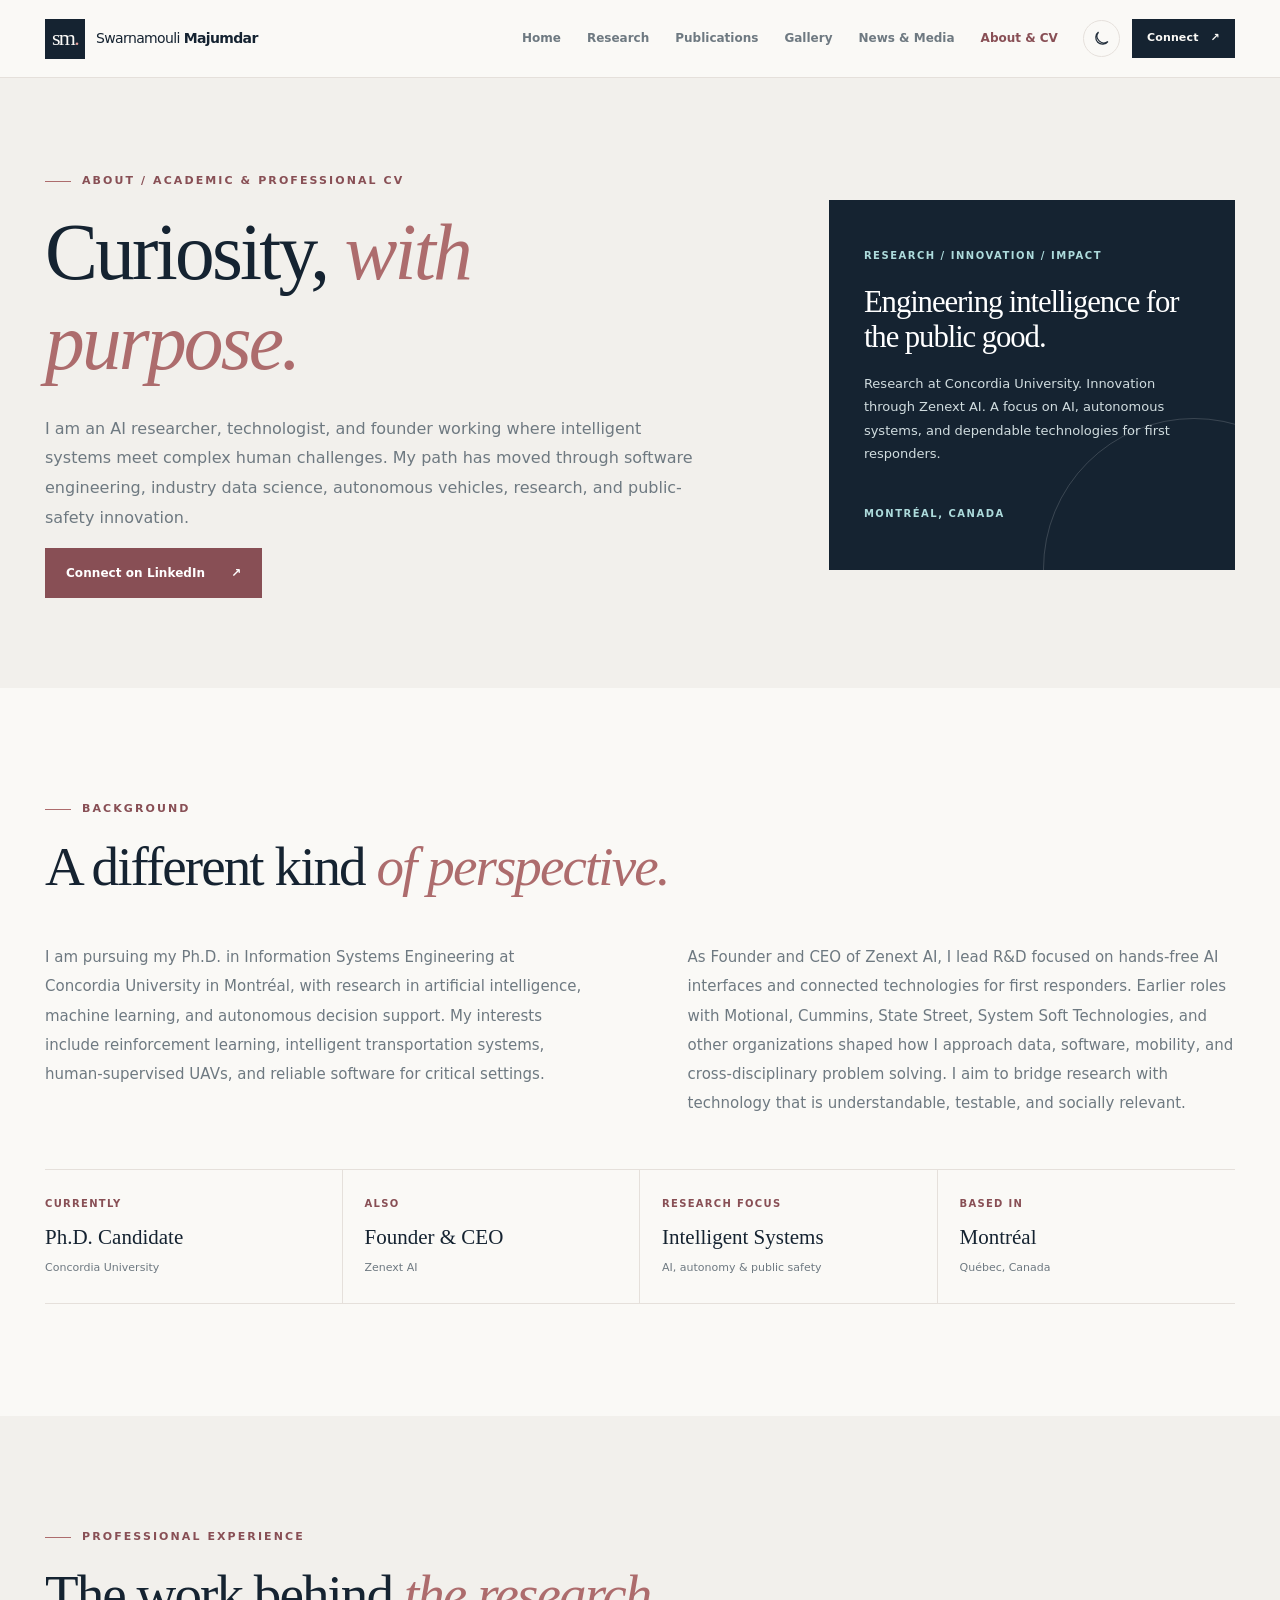
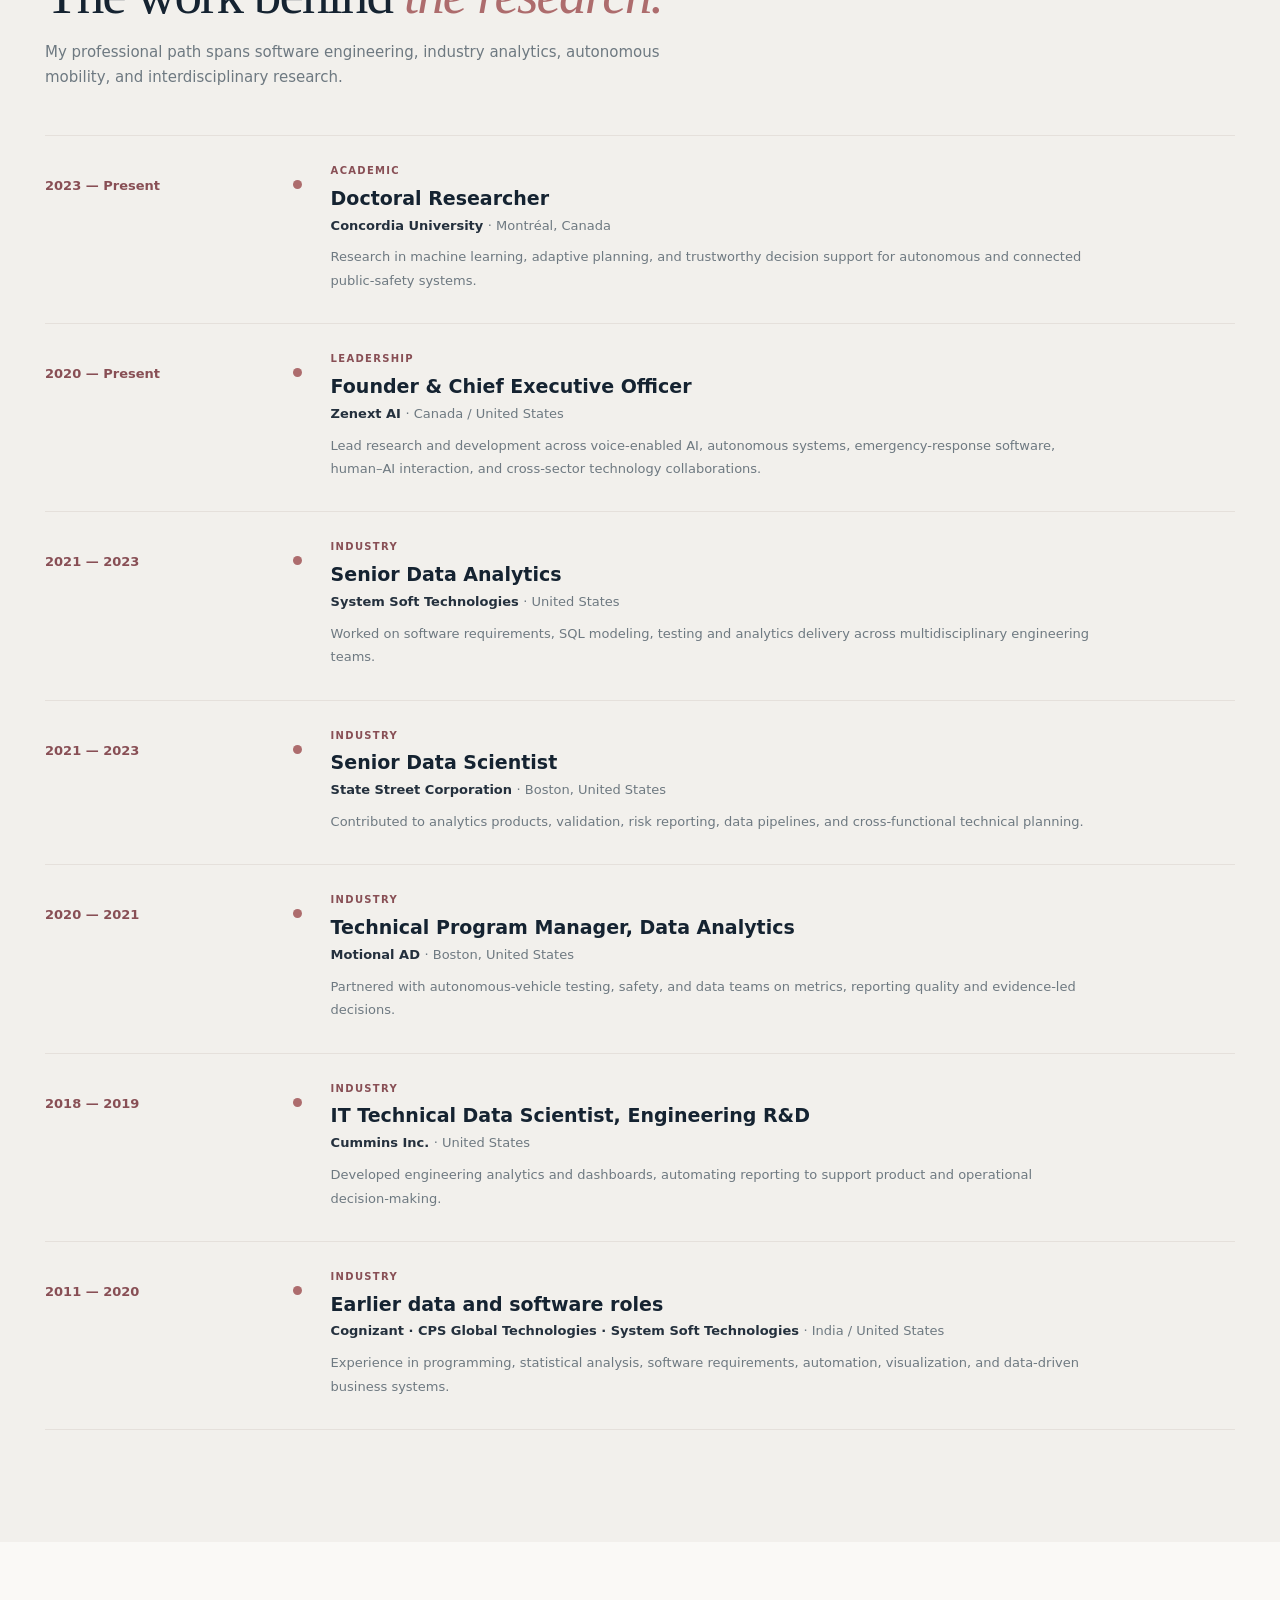
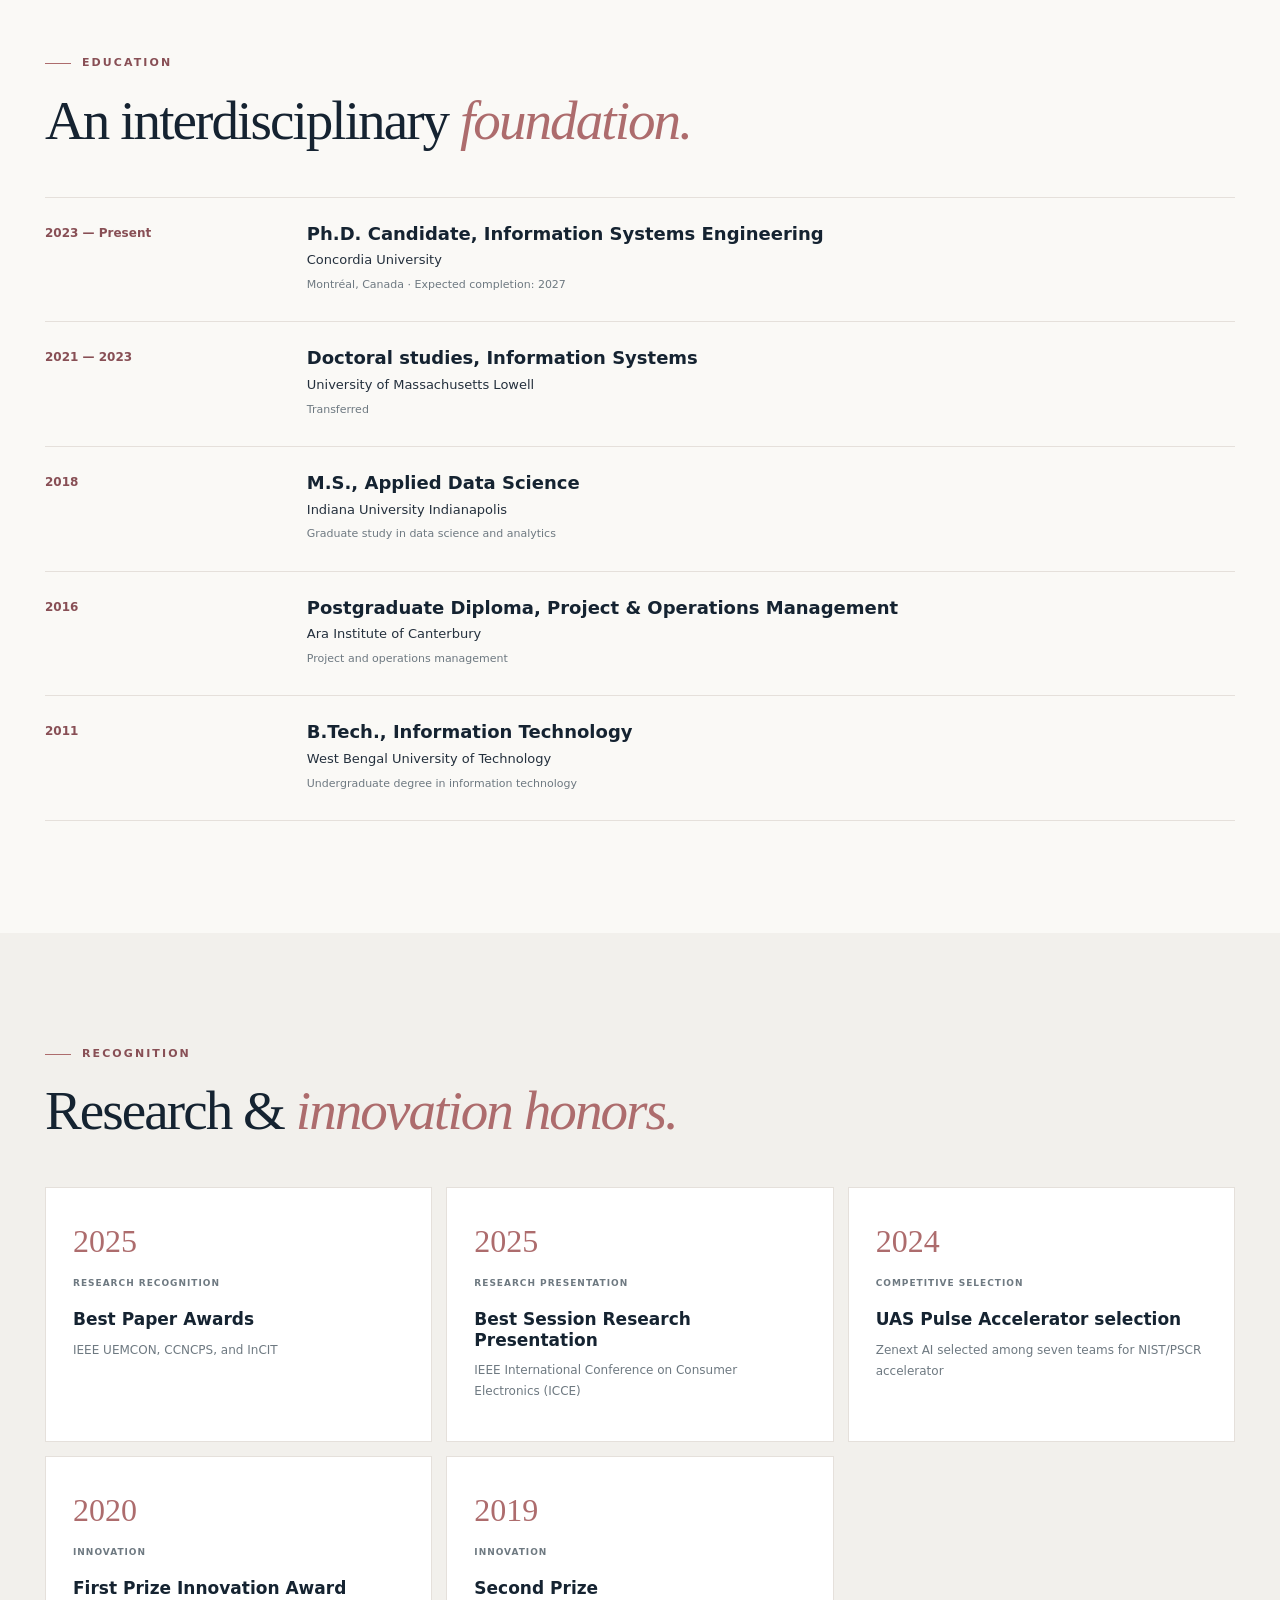
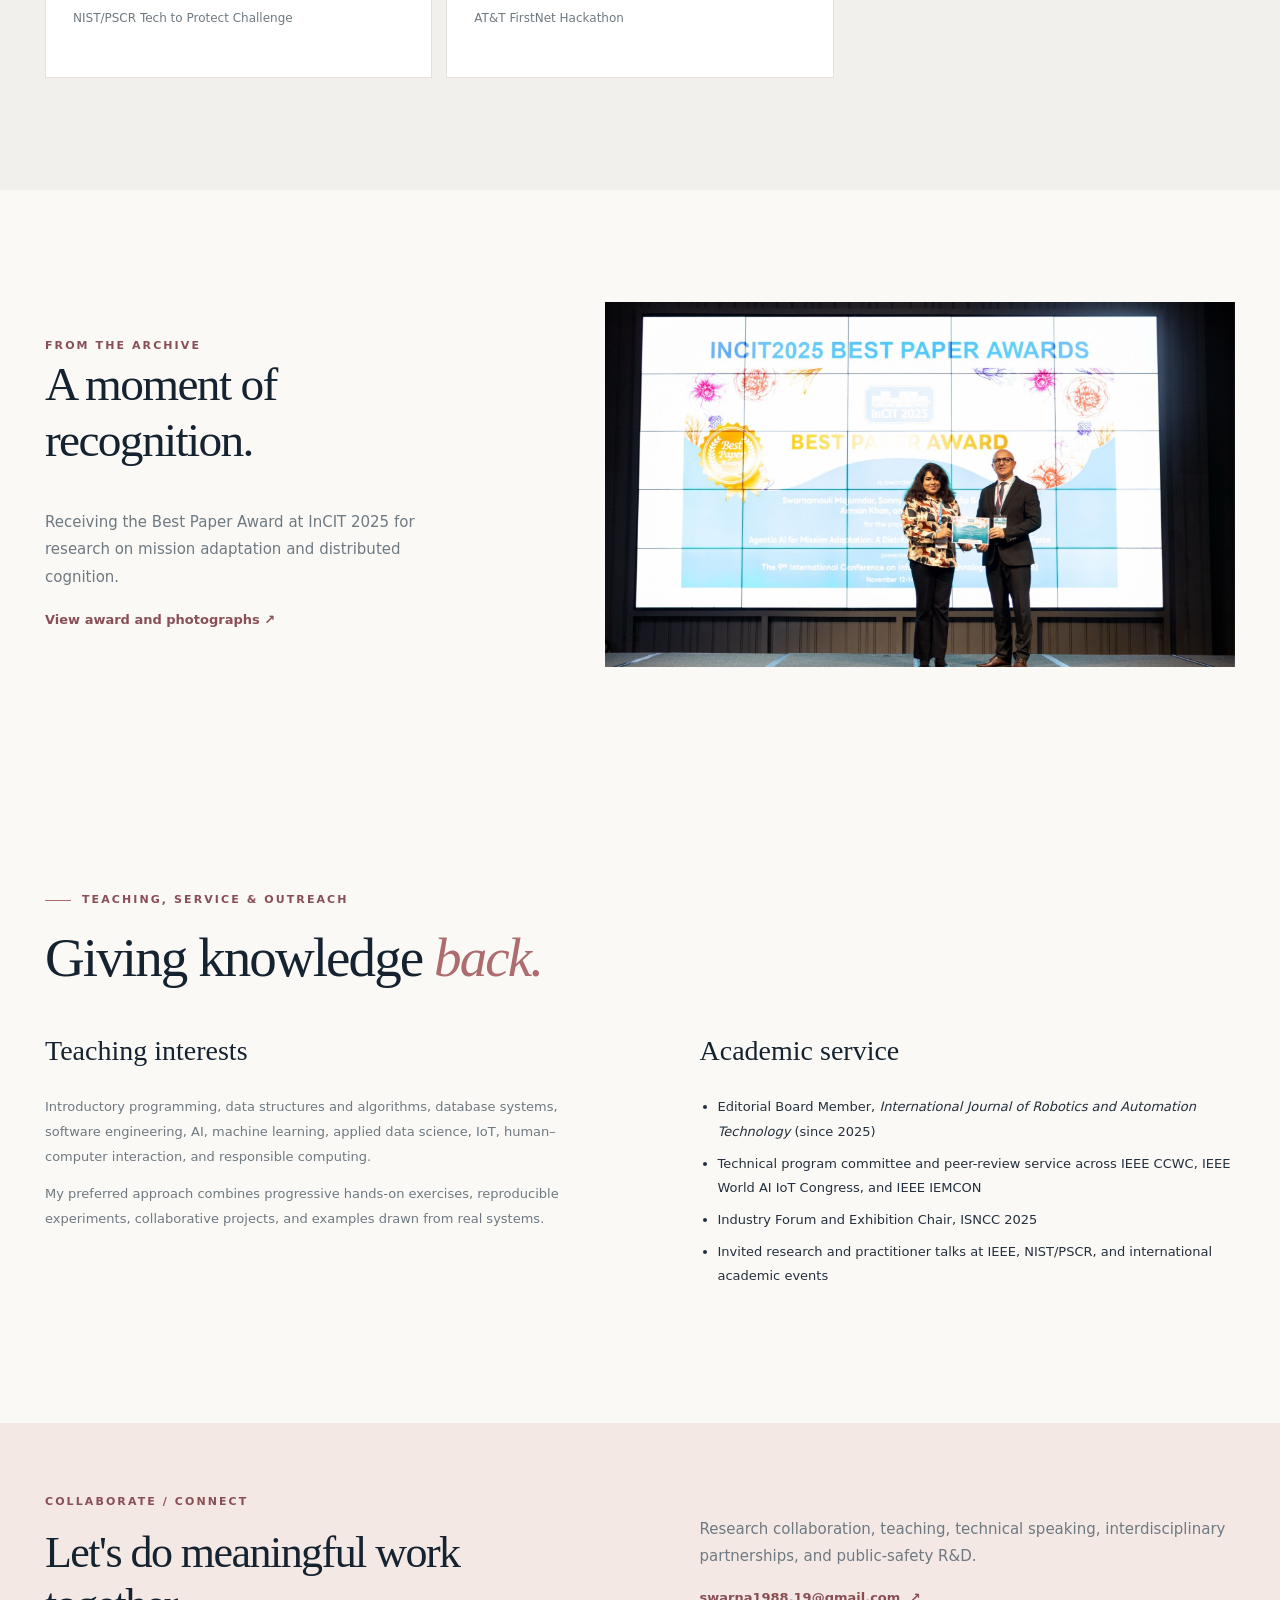
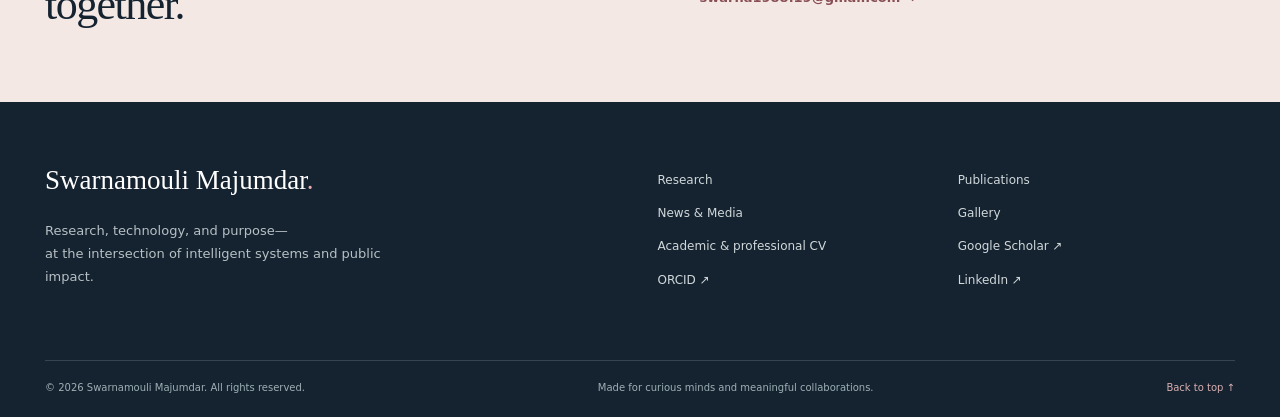
==== commit ee025ea7: "Add files via upload" ====
--- a/about.html
+++ b/about.html
@@ -9,4 +9,4 @@
     <a class="brand" href="index.html" aria-label="Swarnamouli Majumdar — homepage"><span class="brand-mark">sm<span>.</span></span><span class="brand-word">Swarnamouli <strong>Majumdar</strong></span></a>
     <nav class="desktop-nav" aria-label="Main navigation"><a class="nav-link " href="index.html" >Home</a><a class="nav-link " href="research.html" >Research</a><a class="nav-link " href="publications.html" >Publications</a><a class="nav-link " href="gallery.html" >Gallery</a><a class="nav-link " href="news.html" >News & Media</a><a class="nav-link active" href="about.html" aria-current=page>About & CV</a></nav>
     <div class="header-actions"><button class="theme-toggle" data-theme-toggle type="button" title="Toggle color theme" aria-label="Toggle color theme"><svg aria-hidden="true" viewBox="0 0 24 24" fill="none" stroke="currentColor" stroke-width="1.6"><path d="M20.1 15.8A8.5 8.5 0 0 1 8.2 3.9 8.5 8.5 0 1 0 20.1 15.8Z"/></svg></button><a href="index.html#contact" class="header-contact">Connect <span aria-hidden="true">↗</span></a><button class="menu-toggle" data-menu-toggle type="button" aria-expanded="false" aria-controls="mobile-nav" aria-label="Open menu"><span></span><span></span><span></span></button></div>
-    </div><nav id="mobile-nav" class="mobile-nav" aria-label="Mobile navigation" hidden><a class="nav-link " href="index.html" >Home</a><a class="nav-link " href="research.html" >Research</a><a class="nav-link " href="publications.html" >Publications</a><a class="nav-link " href="gallery.html" >Gallery</a><a class="nav-link " href="news.html" >News & Media</a><a class="nav-link active" href="about.html" aria-current=page>About & CV</a><a href="index.html#contact">Connect ↗</a></nav></header><main id="main"><section class="page-hero about-page-hero"><div class="shell about-hero-grid"><div><div class="eyebrow"><span class="eyebrow-line"></span>ABOUT / ACADEMIC & PROFESSIONAL CV</div><h1>Curiosity, <em>with purpose.</em></h1><p>I am an AI researcher, technologist, and founder working where intelligent systems meet complex human challenges. My path has moved through software engineering, industry data science, autonomous vehicles, research, and public-safety innovation.</p><a class="btn btn-primary" href="https://www.linkedin.com/in/swarnamouli/" ><span>Connect on LinkedIn</span><span aria-hidden="true">↗</span></a></div><aside class="about-focus-panel" aria-label="Research and professional focus"><span class="about-focus-eyebrow">RESEARCH / INNOVATION / IMPACT</span><h2>Engineering intelligence for the public good.</h2><p>Research at Concordia University. Innovation through Zenext AI. A focus on AI, autonomous systems, and dependable technologies for first responders.</p><span class="about-focus-location">MONTRÉAL, CANADA</span></aside></div></section><section class="section shell" id="biography"><div class="section-head"><div><div class="eyebrow"><span class="eyebrow-line"></span>BACKGROUND</div><h2>A different kind <em>of perspective.</em></h2></div></div><div class="two-col-body about-biography"><p>I am pursuing my Ph.D. in Information Systems Engineering at Concordia University in Montréal, with research in artificial intelligence, machine learning, and autonomous decision support. My interests include reinforcement learning, intelligent transportation systems, human-supervised UAVs, and reliable software for critical settings.</p><p>As Founder and CEO of Zenext AI, I lead R&D focused on hands-free AI interfaces and connected technologies for first responders. Earlier roles with Motional, Cummins, State Street, System Soft Technologies, and other organizations shaped how I approach data, software, mobility, and cross-disciplinary problem solving. I aim to bridge research with technology that is understandable, testable, and socially relevant.</p></div><div class="profile-facts"><div><span>CURRENTLY</span><strong>Ph.D. Candidate</strong><small>Concordia University</small></div><div><span>ALSO</span><strong>Founder & CEO</strong><small>Zenext AI</small></div><div><span>RESEARCH FOCUS</span><strong>Intelligent Systems</strong><small>AI, autonomy & public safety</small></div><div><span>BASED IN</span><strong>Montréal</strong><small>Québec, Canada</small></div></div></section><section class="section soft-section" id="experience"><div class="shell"><div class="section-head"><div><div class="eyebrow"><span class="eyebrow-line"></span>PROFESSIONAL EXPERIENCE</div><h2>The work behind <em>the research.</em></h2><p class="section-desc">A non-linear journey across research leadership, engineering R&D, financial data science, and autonomous mobility.</p></div></div><div class="timeline"><article class="timeline-item"><div class="timeline-when">2023 — Present<span class="timeline-dot"></span></div><div class="timeline-content"><div class="timeline-type">Academic</div><h3>Doctoral Researcher</h3><p class="timeline-org">Concordia University <span>· Montréal, Canada</span></p><p>Research in machine learning, adaptive planning, and trustworthy decision support for autonomous and connected public-safety systems.</p></div></article><article class="timeline-item"><div class="timeline-when">2020 — Present<span class="timeline-dot"></span></div><div class="timeline-content"><div class="timeline-type">Leadership</div><h3>Founder &amp; Chief Executive Officer</h3><p class="timeline-org">Zenext AI <span>· Canada / United States</span></p><p>Lead research and development across voice-enabled AI, autonomous systems, emergency-response software, human–AI interaction, and cross-sector technology collaborations.</p></div></article><article class="timeline-item"><div class="timeline-when">2021 — 2023<span class="timeline-dot"></span></div><div class="timeline-content"><div class="timeline-type">Industry</div><h3>Senior Data Analytics</h3><p class="timeline-org">System Soft Technologies <span>· United States</span></p><p>Worked on software requirements, SQL modeling, testing and analytics delivery across multidisciplinary engineering teams.</p></div></article><article class="timeline-item"><div class="timeline-when">2021 — 2023<span class="timeline-dot"></span></div><div class="timeline-content"><div class="timeline-type">Industry</div><h3>Senior Data Scientist</h3><p class="timeline-org">State Street Corporation <span>· Boston, United States</span></p><p>Contributed to analytics products, validation, risk reporting, data pipelines, and cross-functional technical planning.</p></div></article><article class="timeline-item"><div class="timeline-when">2020 — 2021<span class="timeline-dot"></span></div><div class="timeline-content"><div class="timeline-type">Industry</div><h3>Technical Program Manager, Data Analytics</h3><p class="timeline-org">Motional AD <span>· Boston, United States</span></p><p>Partnered with autonomous-vehicle testing, safety, and data teams on metrics, reporting quality and evidence-led decisions.</p></div></article><article class="timeline-item"><div class="timeline-when">2018 — 2019<span class="timeline-dot"></span></div><div class="timeline-content"><div class="timeline-type">Industry</div><h3>IT Technical Data Scientist, Engineering R&amp;D</h3><p class="timeline-org">Cummins Inc. <span>· United States</span></p><p>Developed engineering analytics and dashboards, automating reporting to support product and operational decision-making.</p></div></article><article class="timeline-item"><div class="timeline-when">2011 — 2020<span class="timeline-dot"></span></div><div class="timeline-content"><div class="timeline-type">Industry</div><h3>Earlier data and software roles</h3><p class="timeline-org">Cognizant · CPS Global Technologies · System Soft Technologies <span>· India / United States</span></p><p>Experience in programming, statistical analysis, software requirements, automation, visualization, and data-driven business systems.</p></div></article></div></div></section><section class="section shell" id="education"><div class="section-head"><div><div class="eyebrow"><span class="eyebrow-line"></span>EDUCATION</div><h2>An interdisciplinary <em>foundation.</em></h2></div></div><div class="education-list"><div class="education-row"><span>2023 — Present</span><div><h3>Ph.D. Candidate, Information Systems Engineering</h3><p>Concordia University</p><small>Montréal, Canada · Expected completion: 2027</small></div></div><div class="education-row"><span>2021 — 2023</span><div><h3>Doctoral studies, Information Systems</h3><p>University of Massachusetts Lowell</p><small>Transferred</small></div></div><div class="education-row"><span>2018</span><div><h3>M.S., Applied Data Science</h3><p>Indiana University Indianapolis</p><small>Graduate study in data science and analytics</small></div></div><div class="education-row"><span>2016</span><div><h3>Postgraduate Diploma, Project &amp; Operations Management</h3><p>Ara Institute of Canterbury</p><small>Project and operations management</small></div></div><div class="education-row"><span>2011</span><div><h3>B.Tech., Information Technology</h3><p>West Bengal University of Technology</p><small>Undergraduate degree in information technology</small></div></div></div></section><section class="section soft-section" id="awards"><div class="shell"><div class="section-head"><div><div class="eyebrow"><span class="eyebrow-line"></span>RECOGNITION</div><h2>Research & <em>innovation honors.</em></h2></div></div><div class="award-cards"><article><span class="award-year">2025</span><span class="award-kind">Research recognition</span><h3>Best Paper Awards</h3><p>IEEE UEMCON, CCNCPS, and InCIT</p></article><article><span class="award-year">2025</span><span class="award-kind">Research presentation</span><h3>Best Session Research Presentation</h3><p>IEEE International Conference on Consumer Electronics (ICCE)</p></article><article><span class="award-year">2024</span><span class="award-kind">Competitive selection</span><h3>UAS Pulse Accelerator selection</h3><p>Zenext AI selected among seven teams for NIST/PSCR accelerator</p></article><article><span class="award-year">2020</span><span class="award-kind">Innovation</span><h3>First Prize Innovation Award</h3><p>NIST/PSCR Tech to Protect Challenge</p></article><article><span class="award-year">2019</span><span class="award-kind">Innovation</span><h3>Second Prize</h3><p>AT&amp;T FirstNet Hackathon</p></article></div></div></section><section class="section shell about-award-photo"><div><span class="eyebrow">FROM THE ARCHIVE</span><h2>A moment of recognition.</h2><p>Receiving the Best Paper Award at InCIT 2025 for research on mission adaptation and distributed cognition.</p><a class="text-link" href="gallery.html#incit-2025">View award and photographs ↗</a></div><img src="assets/photos/incit-2025-award-ceremony.jpg" alt="Swarnamouli Majumdar receiving the InCIT 2025 Best Paper Award" loading="lazy"></section><section class="section shell" id="teaching"><div class="section-head"><div><div class="eyebrow"><span class="eyebrow-line"></span>TEACHING, SERVICE &amp; OUTREACH</div><h2>Giving knowledge <em>back.</em></h2></div></div><div class="service-grid"><div><h3>Teaching interests</h3><p>Introductory programming, data structures and algorithms, database systems, software engineering, AI, machine learning, applied data science, IoT, human–computer interaction, and responsible computing.</p><p>My preferred approach combines progressive hands-on exercises, reproducible experiments, collaborative projects, and examples drawn from real systems.</p></div><div><h3>Academic service</h3><ul><li>Editorial Board Member, <em>International Journal of Robotics and Automation Technology</em> (since 2025)</li><li>Technical program committee and peer-review service across IEEE CCWC, IEEE World AI IoT Congress, and IEEE IEMCON</li><li>Industry Forum and Exhibition Chair, ISNCC 2025</li><li>Invited research and practitioner talks at IEEE, NIST/PSCR, and international academic events</li></ul></div></div></section><section class="about-contact"><div class="shell"><div><span class="eyebrow">COLLABORATE / CONNECT</span><h2>Let's do meaningful work together.</h2></div><div><p>Research collaboration, teaching, technical speaking, interdisciplinary partnerships, and public-safety R&D.</p><a class="text-link" href="mailto:swarna1988.19@gmail.com">swarna1988.19@gmail.com <span class="arrow" aria-hidden="true">↗</span></a></div></div></section></main><footer class="footer"><div class="shell"><div class="footer-top"><div><a class="footer-name" href="index.html">Swarnamouli Majumdar<span>.</span></a><p>Research, technology, and purpose—<br>at the intersection of intelligent systems and public impact.</p></div><div class="footer-links"><a href="research.html">Research</a><a href="publications.html">Publications</a><a href="news.html">News & Media</a><a href="gallery.html">Gallery</a><a href="about.html">Academic & professional CV</a><a href="https://scholar.google.ca/citations?user=PvWQuuMAAAAJ&amp;hl=en" target="_blank" rel="noopener noreferrer">Google Scholar ↗</a><a href="https://orcid.org/0000-0001-6443-4471" target="_blank" rel="noopener noreferrer">ORCID ↗</a><a href="https://www.linkedin.com/in/swarnamouli/" target="_blank" rel="noopener noreferrer">LinkedIn ↗</a></div></div><div class="footer-bottom"><span>© <span id="copyright-year">2026</span> Swarnamouli Majumdar. All rights reserved.</span><span>Made for curious minds and meaningful collaborations.</span><a href="#top">Back to top ↑</a></div></div></footer></body></html>+    </div><nav id="mobile-nav" class="mobile-nav" aria-label="Mobile navigation" hidden><a class="nav-link " href="index.html" >Home</a><a class="nav-link " href="research.html" >Research</a><a class="nav-link " href="publications.html" >Publications</a><a class="nav-link " href="gallery.html" >Gallery</a><a class="nav-link " href="news.html" >News & Media</a><a class="nav-link active" href="about.html" aria-current=page>About & CV</a><a href="index.html#contact">Connect ↗</a></nav></header><main id="main"><section class="page-hero about-page-hero"><div class="shell about-hero-grid"><div><div class="eyebrow"><span class="eyebrow-line"></span>ABOUT / ACADEMIC & PROFESSIONAL CV</div><h1>Curiosity, <em>with purpose.</em></h1><p>I am an AI researcher, technologist, and founder working where intelligent systems meet complex human challenges. My path has moved through software engineering, industry data science, autonomous vehicles, research, and public-safety innovation.</p><a class="btn btn-primary" href="https://www.linkedin.com/in/swarnamouli/" ><span>Connect on LinkedIn</span><span aria-hidden="true">↗</span></a></div><aside class="about-focus-panel" aria-label="Research and professional focus"><span class="about-focus-eyebrow">RESEARCH / INNOVATION / IMPACT</span><h2>Engineering intelligence for the public good.</h2><p>Research at Concordia University. Innovation through Zenext AI. A focus on AI, autonomous systems, and dependable technologies for first responders.</p><span class="about-focus-location">MONTRÉAL, CANADA</span></aside></div></section><section class="section shell" id="biography"><div class="section-head"><div><div class="eyebrow"><span class="eyebrow-line"></span>BACKGROUND</div><h2>A different kind <em>of perspective.</em></h2></div></div><div class="two-col-body about-biography"><p>I am pursuing my Ph.D. in Information Systems Engineering at Concordia University in Montréal, with research in artificial intelligence, machine learning, and autonomous decision support. My interests include reinforcement learning, intelligent transportation systems, human-supervised UAVs, and reliable software for critical settings.</p><p>As Founder and CEO of Zenext AI, I lead R&D focused on hands-free AI interfaces and connected technologies for first responders. Earlier roles with Motional, Cummins, State Street, System Soft Technologies, and other organizations shaped how I approach data, software, mobility, and cross-disciplinary problem solving. I aim to bridge research with technology that is understandable, testable, and socially relevant.</p></div><div class="profile-facts"><div><span>CURRENTLY</span><strong>Ph.D. Candidate</strong><small>Concordia University</small></div><div><span>ALSO</span><strong>Founder & CEO</strong><small>Zenext AI</small></div><div><span>RESEARCH FOCUS</span><strong>Intelligent Systems</strong><small>AI, autonomy & public safety</small></div><div><span>BASED IN</span><strong>Montréal</strong><small>Québec, Canada</small></div></div></section><section class="section soft-section" id="experience"><div class="shell"><div class="section-head"><div><div class="eyebrow"><span class="eyebrow-line"></span>PROFESSIONAL EXPERIENCE</div><h2>The work behind <em>the research.</em></h2><p class="section-desc">My professional path spans software engineering, industry analytics, autonomous mobility, and interdisciplinary research.</p></div></div><div class="timeline"><article class="timeline-item"><div class="timeline-when">2023 — Present<span class="timeline-dot"></span></div><div class="timeline-content"><div class="timeline-type">Academic</div><h3>Doctoral Researcher</h3><p class="timeline-org">Concordia University <span>· Montréal, Canada</span></p><p>Research in machine learning, adaptive planning, and trustworthy decision support for autonomous and connected public-safety systems.</p></div></article><article class="timeline-item"><div class="timeline-when">2020 — Present<span class="timeline-dot"></span></div><div class="timeline-content"><div class="timeline-type">Leadership</div><h3>Founder &amp; Chief Executive Officer</h3><p class="timeline-org">Zenext AI <span>· Canada / United States</span></p><p>Lead research and development across voice-enabled AI, autonomous systems, emergency-response software, human–AI interaction, and cross-sector technology collaborations.</p></div></article><article class="timeline-item"><div class="timeline-when">2021 — 2023<span class="timeline-dot"></span></div><div class="timeline-content"><div class="timeline-type">Industry</div><h3>Senior Data Analytics</h3><p class="timeline-org">System Soft Technologies <span>· United States</span></p><p>Worked on software requirements, SQL modeling, testing and analytics delivery across multidisciplinary engineering teams.</p></div></article><article class="timeline-item"><div class="timeline-when">2021 — 2023<span class="timeline-dot"></span></div><div class="timeline-content"><div class="timeline-type">Industry</div><h3>Senior Data Scientist</h3><p class="timeline-org">State Street Corporation <span>· Boston, United States</span></p><p>Contributed to analytics products, validation, risk reporting, data pipelines, and cross-functional technical planning.</p></div></article><article class="timeline-item"><div class="timeline-when">2020 — 2021<span class="timeline-dot"></span></div><div class="timeline-content"><div class="timeline-type">Industry</div><h3>Technical Program Manager, Data Analytics</h3><p class="timeline-org">Motional AD <span>· Boston, United States</span></p><p>Partnered with autonomous-vehicle testing, safety, and data teams on metrics, reporting quality and evidence-led decisions.</p></div></article><article class="timeline-item"><div class="timeline-when">2018 — 2019<span class="timeline-dot"></span></div><div class="timeline-content"><div class="timeline-type">Industry</div><h3>IT Technical Data Scientist, Engineering R&amp;D</h3><p class="timeline-org">Cummins Inc. <span>· United States</span></p><p>Developed engineering analytics and dashboards, automating reporting to support product and operational decision-making.</p></div></article><article class="timeline-item"><div class="timeline-when">2011 — 2020<span class="timeline-dot"></span></div><div class="timeline-content"><div class="timeline-type">Industry</div><h3>Earlier data and software roles</h3><p class="timeline-org">Cognizant · CPS Global Technologies · System Soft Technologies <span>· India / United States</span></p><p>Experience in programming, statistical analysis, software requirements, automation, visualization, and data-driven business systems.</p></div></article></div></div></section><section class="section shell" id="education"><div class="section-head"><div><div class="eyebrow"><span class="eyebrow-line"></span>EDUCATION</div><h2>An interdisciplinary <em>foundation.</em></h2></div></div><div class="education-list"><div class="education-row"><span>2023 — Present</span><div><h3>Ph.D. Candidate, Information Systems Engineering</h3><p>Concordia University</p><small>Montréal, Canada · Expected completion: 2027</small></div></div><div class="education-row"><span>2021 — 2023</span><div><h3>Doctoral studies, Information Systems</h3><p>University of Massachusetts Lowell</p><small>Transferred</small></div></div><div class="education-row"><span>2018</span><div><h3>M.S., Applied Data Science</h3><p>Indiana University Indianapolis</p><small>Graduate study in data science and analytics</small></div></div><div class="education-row"><span>2016</span><div><h3>Postgraduate Diploma, Project &amp; Operations Management</h3><p>Ara Institute of Canterbury</p><small>Project and operations management</small></div></div><div class="education-row"><span>2011</span><div><h3>B.Tech., Information Technology</h3><p>West Bengal University of Technology</p><small>Undergraduate degree in information technology</small></div></div></div></section><section class="section soft-section" id="awards"><div class="shell"><div class="section-head"><div><div class="eyebrow"><span class="eyebrow-line"></span>RECOGNITION</div><h2>Research & <em>innovation honors.</em></h2></div></div><div class="award-cards"><article><span class="award-year">2025</span><span class="award-kind">Research recognition</span><h3>Best Paper Awards</h3><p>IEEE UEMCON, CCNCPS, and InCIT</p></article><article><span class="award-year">2025</span><span class="award-kind">Research presentation</span><h3>Best Session Research Presentation</h3><p>IEEE International Conference on Consumer Electronics (ICCE)</p></article><article><span class="award-year">2024</span><span class="award-kind">Competitive selection</span><h3>UAS Pulse Accelerator selection</h3><p>Zenext AI selected among seven teams for NIST/PSCR accelerator</p></article><article><span class="award-year">2020</span><span class="award-kind">Innovation</span><h3>First Prize Innovation Award</h3><p>NIST/PSCR Tech to Protect Challenge</p></article><article><span class="award-year">2019</span><span class="award-kind">Innovation</span><h3>Second Prize</h3><p>AT&amp;T FirstNet Hackathon</p></article></div></div></section><section class="section shell about-award-photo"><div><span class="eyebrow">FROM THE ARCHIVE</span><h2>A moment of recognition.</h2><p>Receiving the Best Paper Award at InCIT 2025 for research on mission adaptation and distributed cognition.</p><a class="text-link" href="gallery.html#incit-2025">View award and photographs ↗</a></div><img src="assets/photos/incit-2025-award-ceremony.jpg" alt="Swarnamouli Majumdar receiving the InCIT 2025 Best Paper Award" loading="lazy"></section><section class="section shell" id="teaching"><div class="section-head"><div><div class="eyebrow"><span class="eyebrow-line"></span>TEACHING, SERVICE &amp; OUTREACH</div><h2>Giving knowledge <em>back.</em></h2></div></div><div class="service-grid"><div><h3>Teaching interests</h3><p>Introductory programming, data structures and algorithms, database systems, software engineering, AI, machine learning, applied data science, IoT, human–computer interaction, and responsible computing.</p><p>My preferred approach combines progressive hands-on exercises, reproducible experiments, collaborative projects, and examples drawn from real systems.</p></div><div><h3>Academic service</h3><ul><li>Editorial Board Member, <em>International Journal of Robotics and Automation Technology</em> (since 2025)</li><li>Technical program committee and peer-review service across IEEE CCWC, IEEE World AI IoT Congress, and IEEE IEMCON</li><li>Industry Forum and Exhibition Chair, ISNCC 2025</li><li>Invited research and practitioner talks at IEEE, NIST/PSCR, and international academic events</li></ul></div></div></section><section class="about-contact"><div class="shell"><div><span class="eyebrow">COLLABORATE / CONNECT</span><h2>Let's do meaningful work together.</h2></div><div><p>Research collaboration, teaching, technical speaking, interdisciplinary partnerships, and public-safety R&D.</p><a class="text-link" href="mailto:swarna1988.19@gmail.com">swarna1988.19@gmail.com <span class="arrow" aria-hidden="true">↗</span></a></div></div></section></main><footer class="footer"><div class="shell"><div class="footer-top"><div><a class="footer-name" href="index.html">Swarnamouli Majumdar<span>.</span></a><p>Research, technology, and purpose—<br>at the intersection of intelligent systems and public impact.</p></div><div class="footer-links"><a href="research.html">Research</a><a href="publications.html">Publications</a><a href="news.html">News & Media</a><a href="gallery.html">Gallery</a><a href="about.html">Academic & professional CV</a><a href="https://scholar.google.ca/citations?user=PvWQuuMAAAAJ&amp;hl=en" target="_blank" rel="noopener noreferrer">Google Scholar ↗</a><a href="https://orcid.org/0000-0001-6443-4471" target="_blank" rel="noopener noreferrer">ORCID ↗</a><a href="https://www.linkedin.com/in/swarnamouli/" target="_blank" rel="noopener noreferrer">LinkedIn ↗</a></div></div><div class="footer-bottom"><span>© <span id="copyright-year">2026</span> Swarnamouli Majumdar. All rights reserved.</span><span>Made for curious minds and meaningful collaborations.</span><a href="#top">Back to top ↑</a></div></div></footer></body></html>
